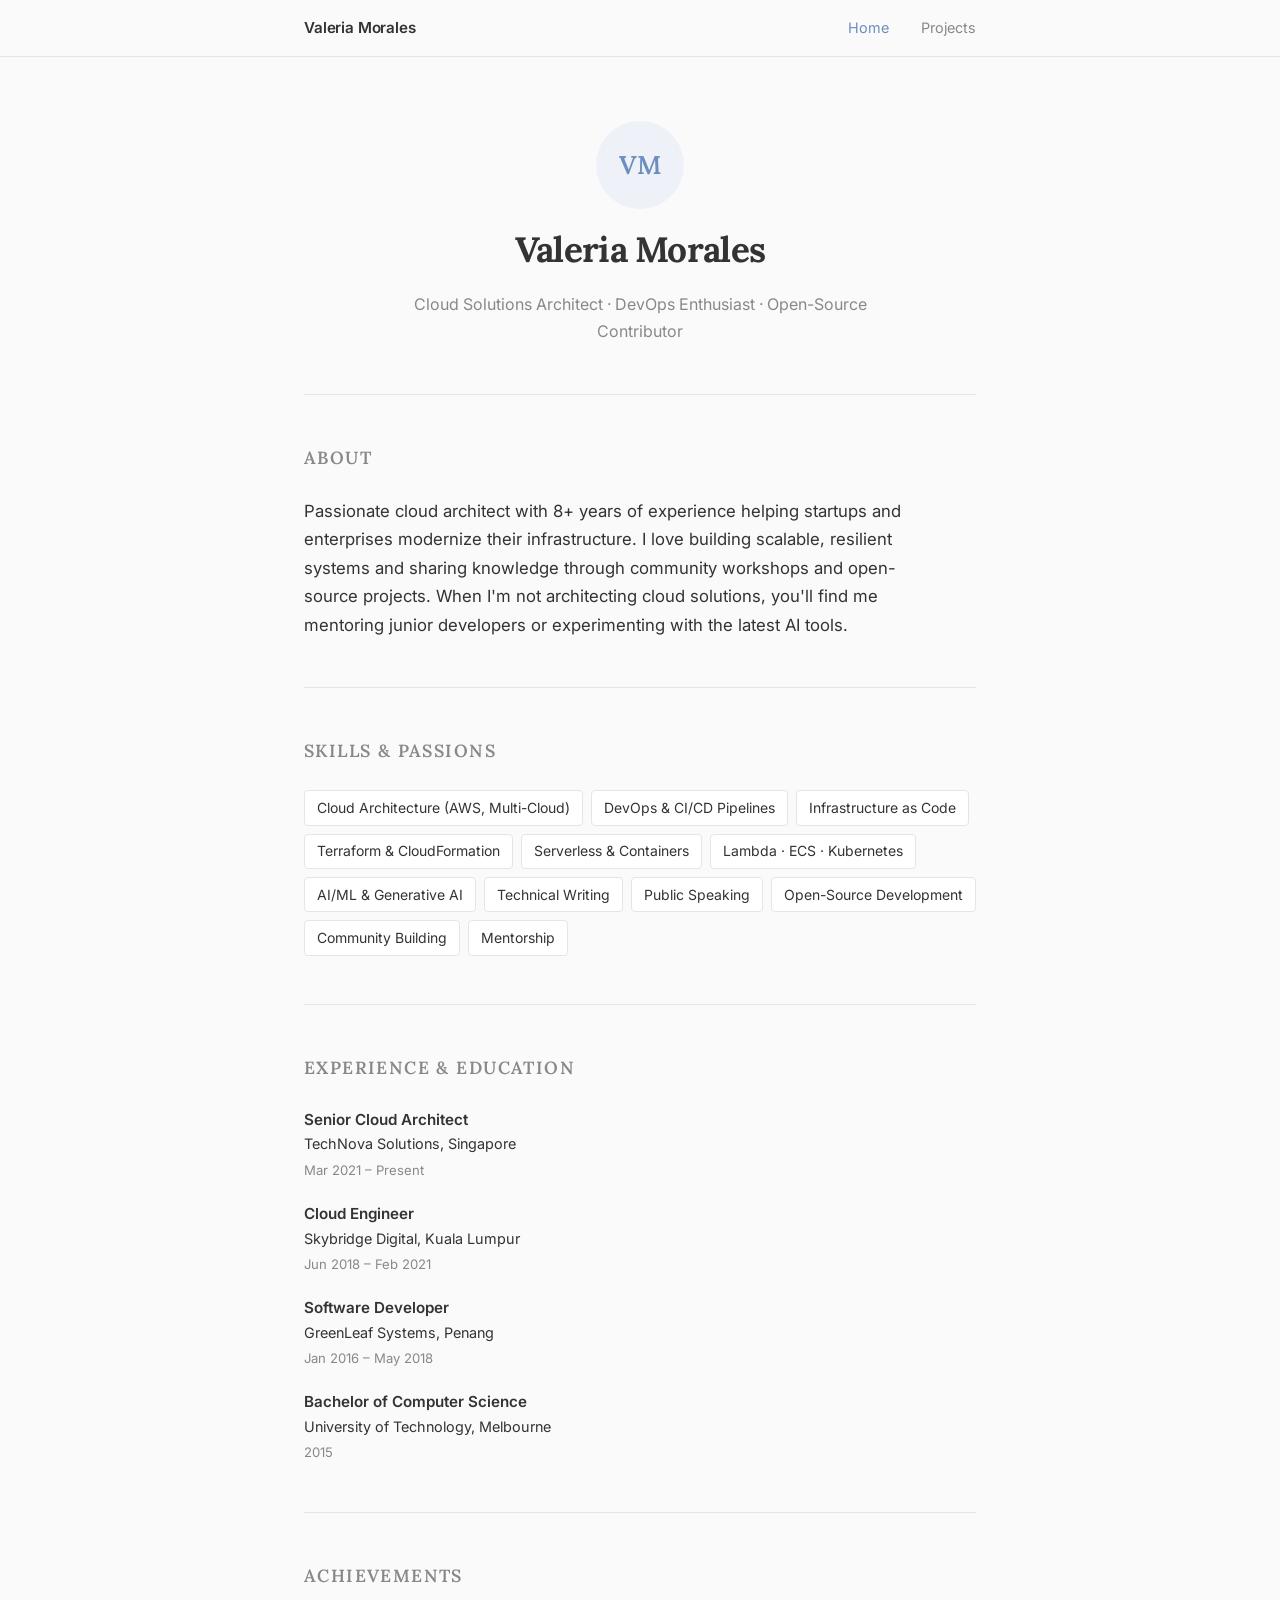
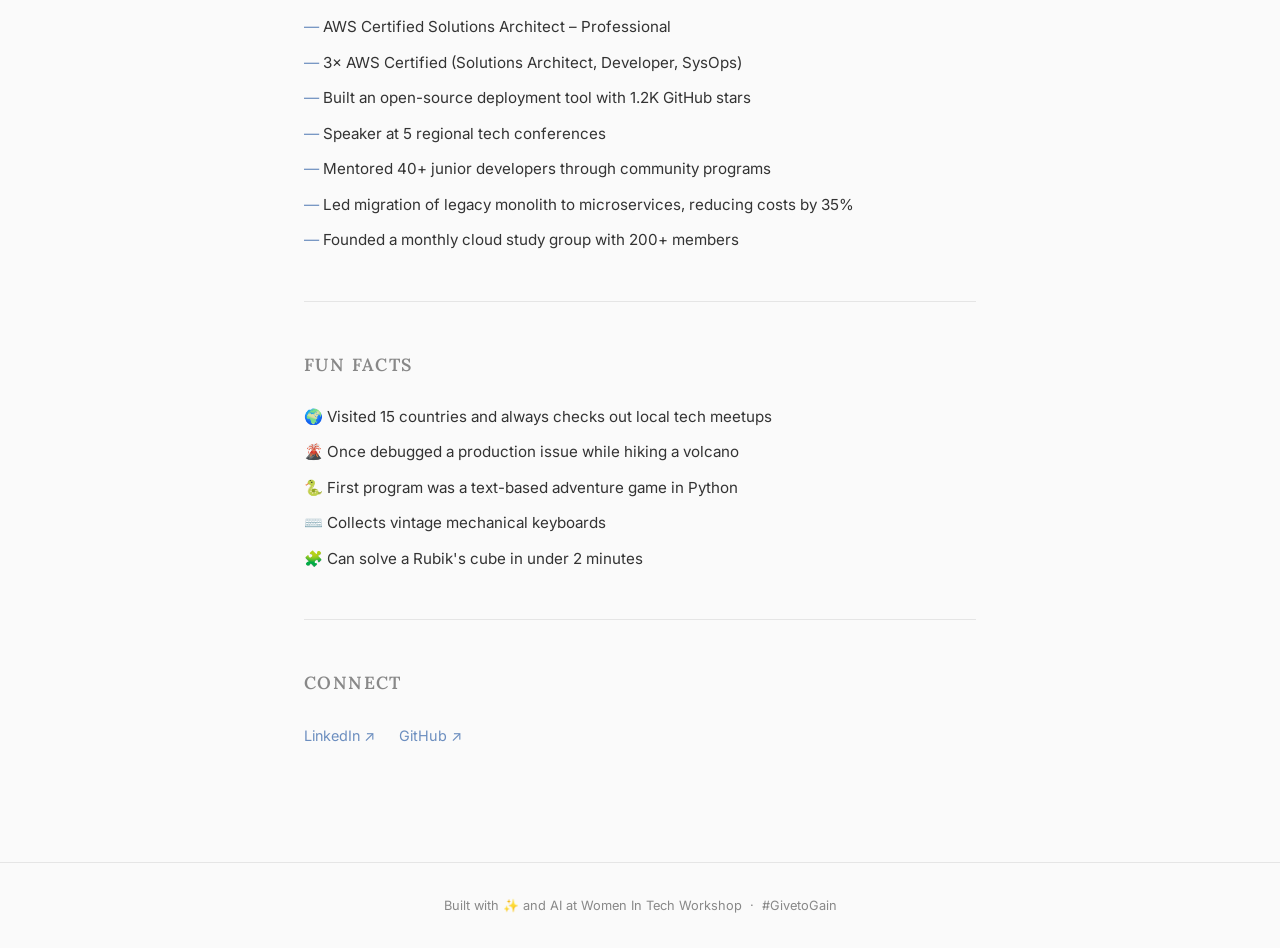
==== index.html @ 0a8ffe8f "Initial site" ====
<!DOCTYPE html>
<html lang="en">
<head>
  <meta charset="UTF-8" />
  <meta name="viewport" content="width=device-width, initial-scale=1.0" />
  <title>Valeria Morales — Cloud Solutions Architect</title>
  <link rel="preconnect" href="https://fonts.googleapis.com" />
  <link rel="preconnect" href="https://fonts.gstatic.com" crossorigin />
  <link href="https://fonts.googleapis.com/css2?family=Inter:wght@400;500;600&family=Lora:wght@600;700&display=swap" rel="stylesheet" />
  <link rel="stylesheet" href="style.css" />
</head>
<body>

  <nav>
    <div class="nav-inner">
      <a href="index.html" class="nav-brand">Valeria Morales</a>
      <ul class="nav-links">
        <li><a href="index.html" class="active">Home</a></li>
        <li><a href="projects.html">Projects</a></li>
      </ul>
    </div>
  </nav>

  <main>

    <!-- Hero -->
    <section class="hero">
      <div class="avatar" aria-label="Valeria Morales initials">VM</div>
      <h1>Valeria Morales</h1>
      <p class="tagline">Cloud Solutions Architect · DevOps Enthusiast · Open-Source Contributor</p>
    </section>

    <!-- About -->
    <section class="about" aria-labelledby="about-heading">
      <h2 id="about-heading">About</h2>
      <p>Passionate cloud architect with 8+ years of experience helping startups and enterprises modernize their infrastructure. I love building scalable, resilient systems and sharing knowledge through community workshops and open-source projects. When I'm not architecting cloud solutions, you'll find me mentoring junior developers or experimenting with the latest AI tools.</p>
    </section>

    <!-- Skills -->
    <section aria-labelledby="skills-heading">
      <h2 id="skills-heading">Skills &amp; Passions</h2>
      <ul class="skills-list">
        <li>Cloud Architecture (AWS, Multi-Cloud)</li>
        <li>DevOps &amp; CI/CD Pipelines</li>
        <li>Infrastructure as Code</li>
        <li>Terraform &amp; CloudFormation</li>
        <li>Serverless &amp; Containers</li>
        <li>Lambda · ECS · Kubernetes</li>
        <li>AI/ML &amp; Generative AI</li>
        <li>Technical Writing</li>
        <li>Public Speaking</li>
        <li>Open-Source Development</li>
        <li>Community Building</li>
        <li>Mentorship</li>
      </ul>
    </section>

    <!-- Experience -->
    <section aria-labelledby="exp-heading">
      <h2 id="exp-heading">Experience &amp; Education</h2>
      <ul class="exp-list">
        <li class="exp-item">
          <div class="role">Senior Cloud Architect</div>
          <div class="org">TechNova Solutions, Singapore</div>
          <div class="date">Mar 2021 – Present</div>
        </li>
        <li class="exp-item">
          <div class="role">Cloud Engineer</div>
          <div class="org">Skybridge Digital, Kuala Lumpur</div>
          <div class="date">Jun 2018 – Feb 2021</div>
        </li>
        <li class="exp-item">
          <div class="role">Software Developer</div>
          <div class="org">GreenLeaf Systems, Penang</div>
          <div class="date">Jan 2016 – May 2018</div>
        </li>
        <li class="exp-item">
          <div class="role">Bachelor of Computer Science</div>
          <div class="org">University of Technology, Melbourne</div>
          <div class="date">2015</div>
        </li>
      </ul>
    </section>

    <!-- Achievements -->
    <section aria-labelledby="ach-heading">
      <h2 id="ach-heading">Achievements</h2>
      <ul class="ach-list">
        <li>AWS Certified Solutions Architect – Professional</li>
        <li>3× AWS Certified (Solutions Architect, Developer, SysOps)</li>
        <li>Built an open-source deployment tool with 1.2K GitHub stars</li>
        <li>Speaker at 5 regional tech conferences</li>
        <li>Mentored 40+ junior developers through community programs</li>
        <li>Led migration of legacy monolith to microservices, reducing costs by 35%</li>
        <li>Founded a monthly cloud study group with 200+ members</li>
      </ul>
    </section>

    <!-- Fun Facts -->
    <section aria-labelledby="fun-heading">
      <h2 id="fun-heading">Fun Facts</h2>
      <ul class="fun-list">
        <li>🌍 Visited 15 countries and always checks out local tech meetups</li>
        <li>🌋 Once debugged a production issue while hiking a volcano</li>
        <li>🐍 First program was a text-based adventure game in Python</li>
        <li>⌨️ Collects vintage mechanical keyboards</li>
        <li>🧩 Can solve a Rubik's cube in under 2 minutes</li>
      </ul>
    </section>

    <!-- Social -->
    <section aria-labelledby="social-heading">
      <h2 id="social-heading">Connect</h2>
      <ul class="social-links">
        <li><a href="https://linkedin.com/in/mayachen-example" target="_blank" rel="noopener">LinkedIn ↗</a></li>
        <li><a href="https://github.com/mayachen-example" target="_blank" rel="noopener">GitHub ↗</a></li>
      </ul>
    </section>

  </main>

  <footer>
    Built with ✨ and AI at Women In Tech Workshop &nbsp;·&nbsp; #GivetoGain
  </footer>

</body>
</html>
---- style.css ----
/* ===== Reset & Base ===== */
*, *::before, *::after { box-sizing: border-box; margin: 0; padding: 0; }

:root {
  --bg: #fafafa;
  --white: #ffffff;
  --text: #333333;
  --muted: #888888;
  --border: #e5e5e5;
  --accent: #6C8EBF;
  --accent-light: #eef2f8;
  --max-width: 720px;
}

html { font-size: 16px; scroll-behavior: smooth; }

body {
  background: var(--bg);
  color: var(--text);
  font-family: 'Inter', sans-serif;
  line-height: 1.7;
}

/* ===== Nav ===== */
nav {
  position: sticky;
  top: 0;
  background: rgba(250,250,250,0.92);
  backdrop-filter: blur(8px);
  border-bottom: 1px solid var(--border);
  z-index: 100;
}

.nav-inner {
  max-width: var(--max-width);
  margin: 0 auto;
  padding: 0 1.5rem;
  display: flex;
  align-items: center;
  justify-content: space-between;
  height: 56px;
}

.nav-brand {
  font-weight: 600;
  font-size: 0.95rem;
  color: var(--text);
  text-decoration: none;
  letter-spacing: -0.01em;
}

.nav-links {
  display: flex;
  gap: 2rem;
  list-style: none;
}

.nav-links a {
  text-decoration: none;
  color: var(--muted);
  font-size: 0.9rem;
  transition: color 0.2s;
}

.nav-links a:hover,
.nav-links a.active {
  color: var(--accent);
}

/* ===== Layout ===== */
main {
  max-width: var(--max-width);
  margin: 0 auto;
  padding: 0 1.5rem 4rem;
}

section {
  padding: 3rem 0;
  border-top: 1px solid var(--border);
}

section:first-of-type { border-top: none; }

h2 {
  font-family: 'Lora', serif;
  font-size: 1.1rem;
  font-weight: 600;
  letter-spacing: 0.08em;
  text-transform: uppercase;
  color: var(--muted);
  margin-bottom: 1.5rem;
}

/* ===== Hero ===== */
.hero {
  padding: 4rem 0 3rem;
  display: flex;
  flex-direction: column;
  align-items: center;
  text-align: center;
  gap: 1.25rem;
  border-top: none;
}

.avatar {
  width: 88px;
  height: 88px;
  border-radius: 50%;
  background: var(--accent-light);
  display: flex;
  align-items: center;
  justify-content: center;
  font-family: 'Lora', serif;
  font-size: 1.6rem;
  font-weight: 600;
  color: var(--accent);
  flex-shrink: 0;
}

.hero h1 {
  font-family: 'Lora', serif;
  font-size: 2.2rem;
  font-weight: 700;
  letter-spacing: -0.02em;
  line-height: 1.2;
  color: var(--text);
}

.hero .tagline {
  font-size: 1rem;
  color: var(--muted);
  max-width: 480px;
}

/* ===== About ===== */
.about p {
  font-size: 1.05rem;
  color: var(--text);
  max-width: 600px;
}

/* ===== Skills ===== */
.skills-list {
  display: flex;
  flex-wrap: wrap;
  gap: 0.5rem;
  list-style: none;
}

.skills-list li {
  border: 1px solid var(--border);
  border-radius: 4px;
  padding: 0.3rem 0.75rem;
  font-size: 0.875rem;
  color: var(--text);
  background: var(--white);
}

/* ===== Experience ===== */
.exp-list { list-style: none; display: flex; flex-direction: column; gap: 1.25rem; }

.exp-item .role { font-weight: 600; font-size: 0.95rem; }
.exp-item .org  { font-size: 0.9rem; color: var(--text); }
.exp-item .date { font-size: 0.82rem; color: var(--muted); margin-top: 0.1rem; }

/* ===== Achievements ===== */
.ach-list {
  list-style: none;
  display: flex;
  flex-direction: column;
  gap: 0.6rem;
}

.ach-list li {
  font-size: 0.95rem;
  padding-left: 1.2rem;
  position: relative;
}

.ach-list li::before {
  content: '—';
  position: absolute;
  left: 0;
  color: var(--accent);
}

/* ===== Fun Facts ===== */
.fun-list {
  list-style: none;
  display: flex;
  flex-direction: column;
  gap: 0.6rem;
}

.fun-list li { font-size: 0.95rem; }

/* ===== Social ===== */
.social-links {
  display: flex;
  gap: 1.5rem;
  list-style: none;
  flex-wrap: wrap;
}

.social-links a {
  color: var(--accent);
  text-decoration: none;
  font-size: 0.9rem;
  border-bottom: 1px solid transparent;
  transition: border-color 0.2s;
}

.social-links a:hover { border-bottom-color: var(--accent); }

/* ===== Projects Page ===== */
.page-hero {
  padding: 3.5rem 0 2rem;
  border-top: none;
}

.page-hero h1 {
  font-family: 'Lora', serif;
  font-size: 2rem;
  font-weight: 700;
  letter-spacing: -0.02em;
  margin-bottom: 0.5rem;
}

.page-hero p { color: var(--muted); font-size: 0.95rem; }

.projects-grid {
  display: grid;
  grid-template-columns: 1fr 1fr;
  gap: 1.25rem;
}

.project-card {
  background: var(--white);
  border: 1px solid var(--border);
  border-radius: 8px;
  overflow: hidden;
  transition: box-shadow 0.2s, transform 0.2s;
}

.project-card:hover {
  box-shadow: 0 4px 20px rgba(0,0,0,0.07);
  transform: translateY(-2px);
}

.card-banner {
  height: 80px;
}

.card-body { padding: 1.25rem; }

.card-body h3 {
  font-family: 'Lora', serif;
  font-size: 1rem;
  font-weight: 600;
  margin-bottom: 0.4rem;
}

.card-body p {
  font-size: 0.875rem;
  color: var(--muted);
  margin-bottom: 0.85rem;
  line-height: 1.5;
}

.tags {
  display: flex;
  flex-wrap: wrap;
  gap: 0.35rem;
  margin-bottom: 0.85rem;
}

.tag {
  font-size: 0.75rem;
  padding: 0.2rem 0.55rem;
  border-radius: 3px;
  background: var(--accent-light);
  color: var(--accent);
}

.card-link {
  font-size: 0.85rem;
  color: var(--accent);
  text-decoration: none;
  border-bottom: 1px solid transparent;
  transition: border-color 0.2s;
}

.card-link:hover { border-bottom-color: var(--accent); }

/* ===== Footer ===== */
footer {
  border-top: 1px solid var(--border);
  text-align: center;
  padding: 2rem 1.5rem;
  font-size: 0.8rem;
  color: var(--muted);
}

/* ===== Responsive ===== */
@media (max-width: 600px) {
  .hero h1 { font-size: 1.7rem; }
  .projects-grid { grid-template-columns: 1fr; }
  .nav-links { gap: 1.25rem; }
}
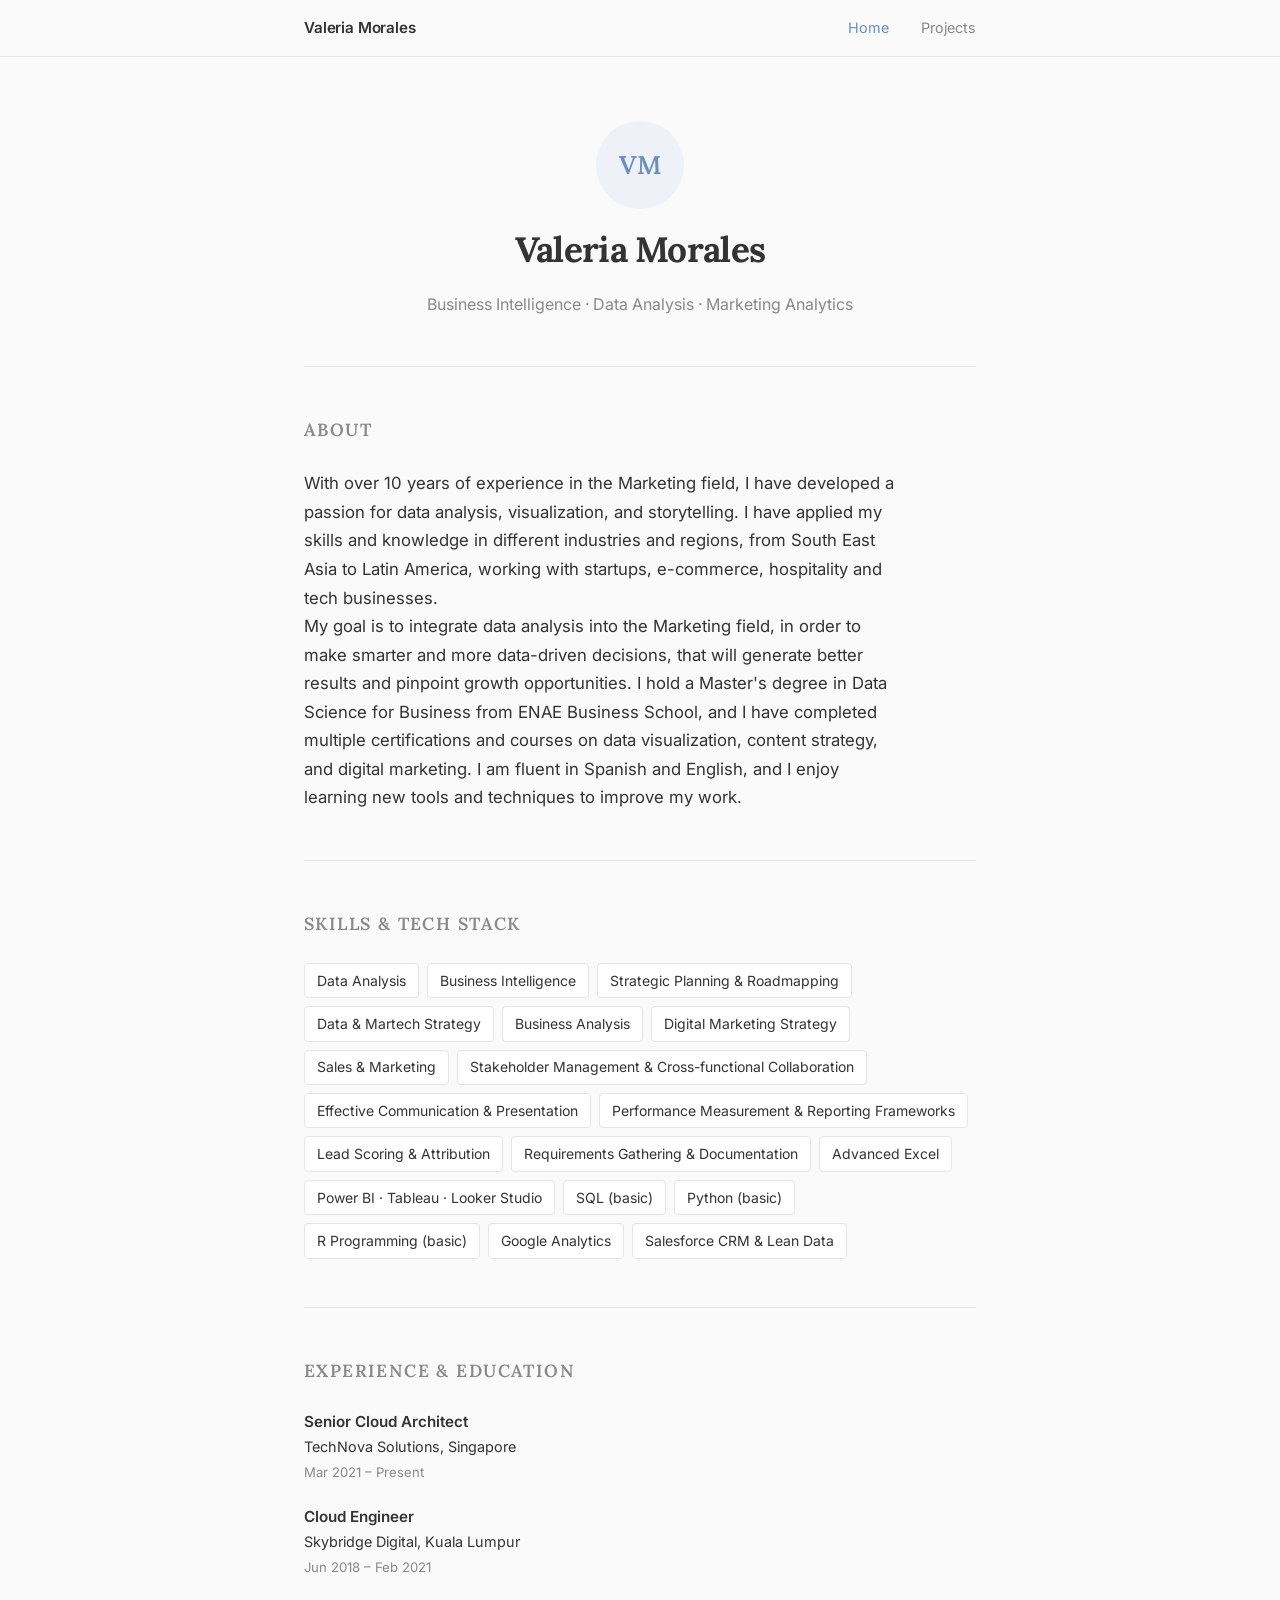
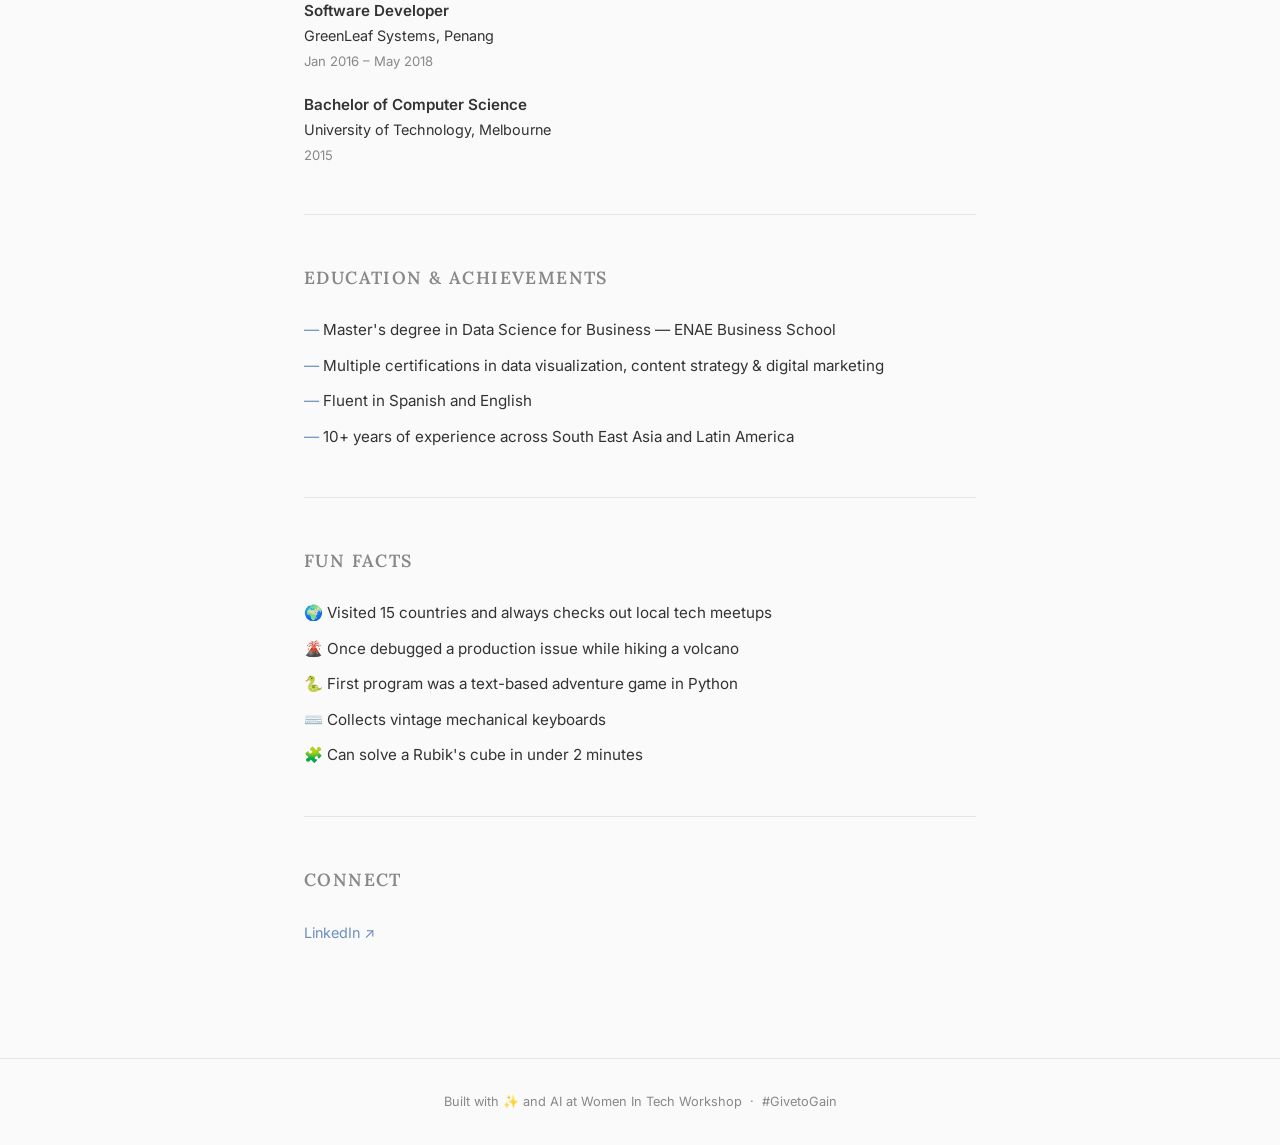
==== commit 416a75bf: "Update index.html to match Valeria's actual profile" ====
--- a/index.html
+++ b/index.html
@@ -3,7 +3,7 @@
 <head>
   <meta charset="UTF-8" />
   <meta name="viewport" content="width=device-width, initial-scale=1.0" />
-  <title>Valeria Morales — Cloud Solutions Architect</title>
+  <title>Valeria Morales — Business Intelligence &amp; Data Analysis</title>
   <link rel="preconnect" href="https://fonts.googleapis.com" />
   <link rel="preconnect" href="https://fonts.gstatic.com" crossorigin />
   <link href="https://fonts.googleapis.com/css2?family=Inter:wght@400;500;600&family=Lora:wght@600;700&display=swap" rel="stylesheet" />
@@ -27,31 +27,39 @@
     <section class="hero">
       <div class="avatar" aria-label="Valeria Morales initials">VM</div>
       <h1>Valeria Morales</h1>
-      <p class="tagline">Cloud Solutions Architect · DevOps Enthusiast · Open-Source Contributor</p>
+      <p class="tagline">Business Intelligence · Data Analysis · Marketing Analytics</p>
     </section>
 
     <!-- About -->
     <section class="about" aria-labelledby="about-heading">
       <h2 id="about-heading">About</h2>
-      <p>Passionate cloud architect with 8+ years of experience helping startups and enterprises modernize their infrastructure. I love building scalable, resilient systems and sharing knowledge through community workshops and open-source projects. When I'm not architecting cloud solutions, you'll find me mentoring junior developers or experimenting with the latest AI tools.</p>
+      <p>With over 10 years of experience in the Marketing field, I have developed a passion for data analysis, visualization, and storytelling. I have applied my skills and knowledge in different industries and regions, from South East Asia to Latin America, working with startups, e-commerce, hospitality and tech businesses.</p>
+      <p>My goal is to integrate data analysis into the Marketing field, in order to make smarter and more data-driven decisions, that will generate better results and pinpoint growth opportunities. I hold a Master's degree in Data Science for Business from ENAE Business School, and I have completed multiple certifications and courses on data visualization, content strategy, and digital marketing. I am fluent in Spanish and English, and I enjoy learning new tools and techniques to improve my work.</p>
     </section>
 
     <!-- Skills -->
     <section aria-labelledby="skills-heading">
-      <h2 id="skills-heading">Skills &amp; Passions</h2>
+      <h2 id="skills-heading">Skills &amp; Tech Stack</h2>
       <ul class="skills-list">
-        <li>Cloud Architecture (AWS, Multi-Cloud)</li>
-        <li>DevOps &amp; CI/CD Pipelines</li>
-        <li>Infrastructure as Code</li>
-        <li>Terraform &amp; CloudFormation</li>
-        <li>Serverless &amp; Containers</li>
-        <li>Lambda · ECS · Kubernetes</li>
-        <li>AI/ML &amp; Generative AI</li>
-        <li>Technical Writing</li>
-        <li>Public Speaking</li>
-        <li>Open-Source Development</li>
-        <li>Community Building</li>
-        <li>Mentorship</li>
+        <li>Data Analysis</li>
+        <li>Business Intelligence</li>
+        <li>Strategic Planning &amp; Roadmapping</li>
+        <li>Data &amp; Martech Strategy</li>
+        <li>Business Analysis</li>
+        <li>Digital Marketing Strategy</li>
+        <li>Sales &amp; Marketing</li>
+        <li>Stakeholder Management &amp; Cross-functional Collaboration</li>
+        <li>Effective Communication &amp; Presentation</li>
+        <li>Performance Measurement &amp; Reporting Frameworks</li>
+        <li>Lead Scoring &amp; Attribution</li>
+        <li>Requirements Gathering &amp; Documentation</li>
+        <li>Advanced Excel</li>
+        <li>Power BI · Tableau · Looker Studio</li>
+        <li>SQL (basic)</li>
+        <li>Python (basic)</li>
+        <li>R Programming (basic)</li>
+        <li>Google Analytics</li>
+        <li>Salesforce CRM &amp; Lean Data</li>
       </ul>
     </section>
 
@@ -84,15 +92,12 @@
 
     <!-- Achievements -->
     <section aria-labelledby="ach-heading">
-      <h2 id="ach-heading">Achievements</h2>
+      <h2 id="ach-heading">Education &amp; Achievements</h2>
       <ul class="ach-list">
-        <li>AWS Certified Solutions Architect – Professional</li>
-        <li>3× AWS Certified (Solutions Architect, Developer, SysOps)</li>
-        <li>Built an open-source deployment tool with 1.2K GitHub stars</li>
-        <li>Speaker at 5 regional tech conferences</li>
-        <li>Mentored 40+ junior developers through community programs</li>
-        <li>Led migration of legacy monolith to microservices, reducing costs by 35%</li>
-        <li>Founded a monthly cloud study group with 200+ members</li>
+        <li>Master's degree in Data Science for Business — ENAE Business School</li>
+        <li>Multiple certifications in data visualization, content strategy &amp; digital marketing</li>
+        <li>Fluent in Spanish and English</li>
+        <li>10+ years of experience across South East Asia and Latin America</li>
       </ul>
     </section>
 
@@ -112,8 +117,7 @@
     <section aria-labelledby="social-heading">
       <h2 id="social-heading">Connect</h2>
       <ul class="social-links">
-        <li><a href="https://linkedin.com/in/mayachen-example" target="_blank" rel="noopener">LinkedIn ↗</a></li>
-        <li><a href="https://github.com/mayachen-example" target="_blank" rel="noopener">GitHub ↗</a></li>
+        <li><a href="https://www.linkedin.com/in/valeriamorales/" target="_blank" rel="noopener">LinkedIn ↗</a></li>
       </ul>
     </section>
 
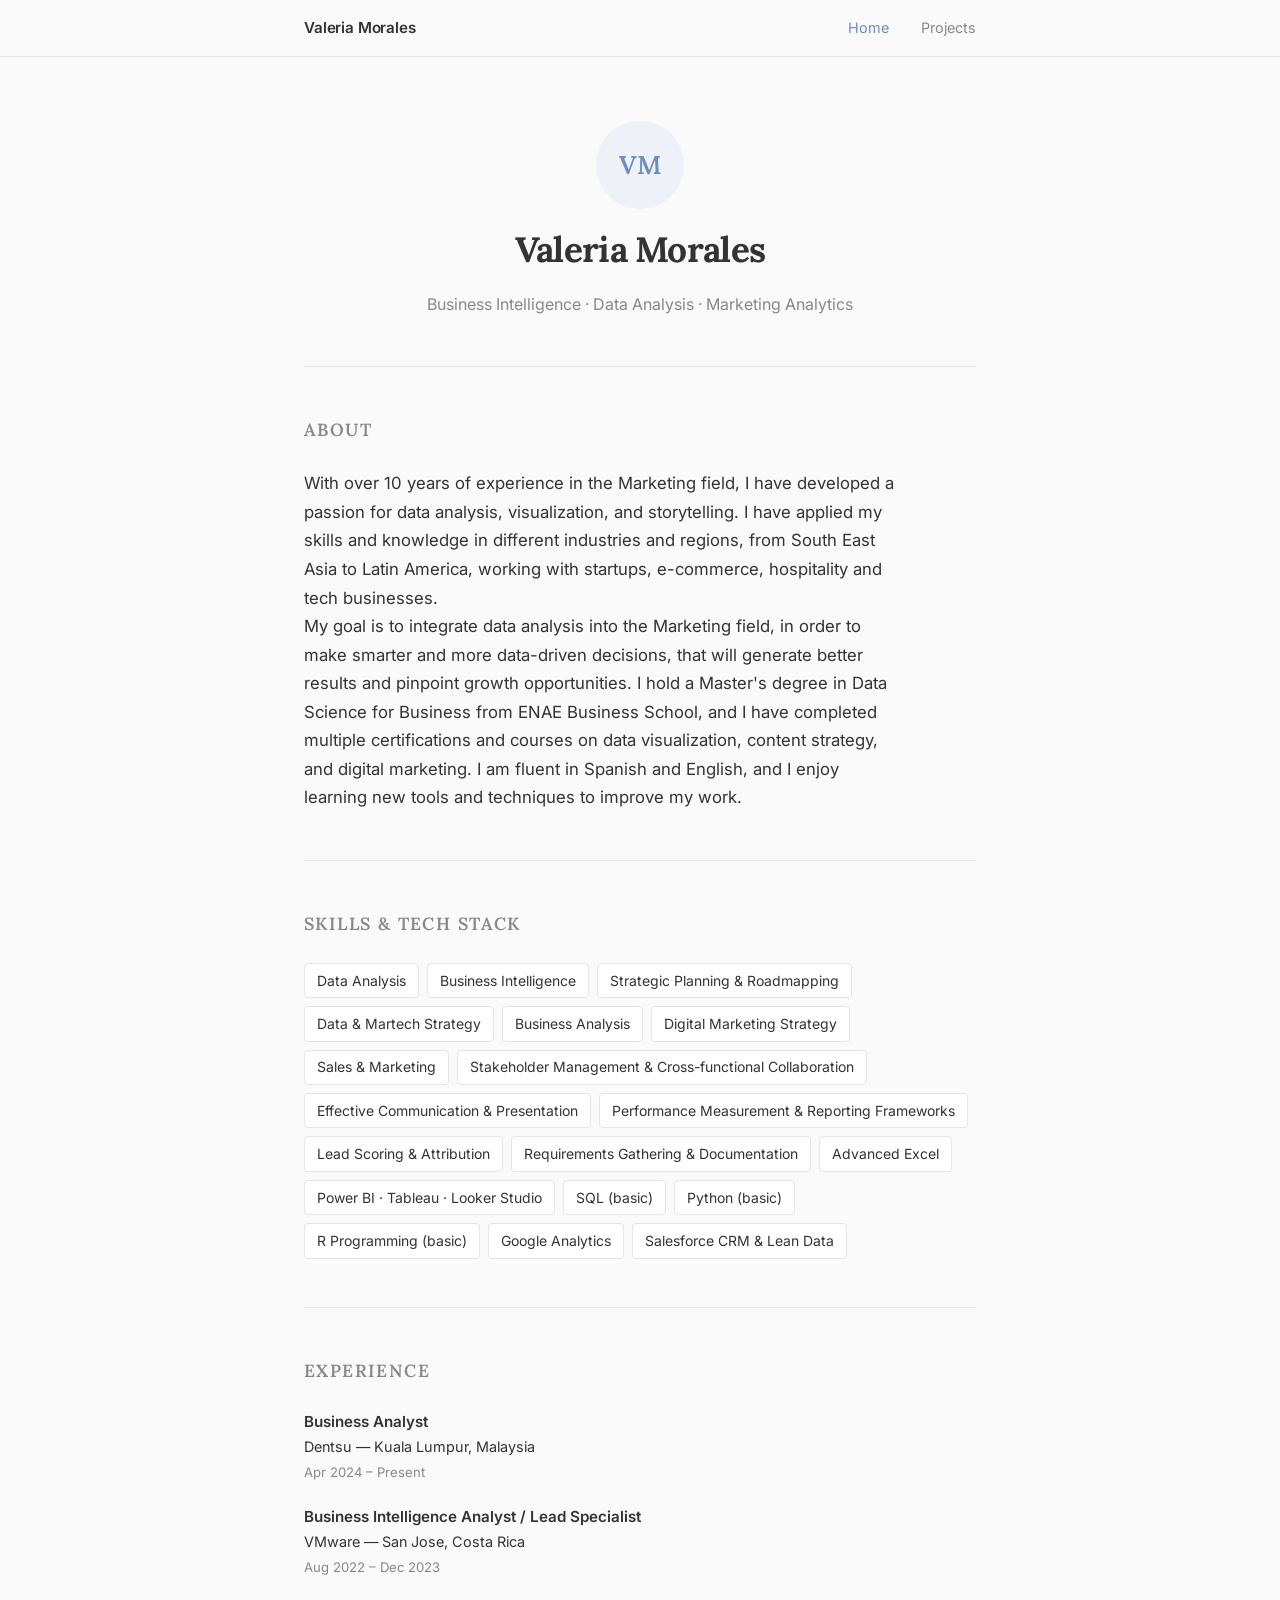
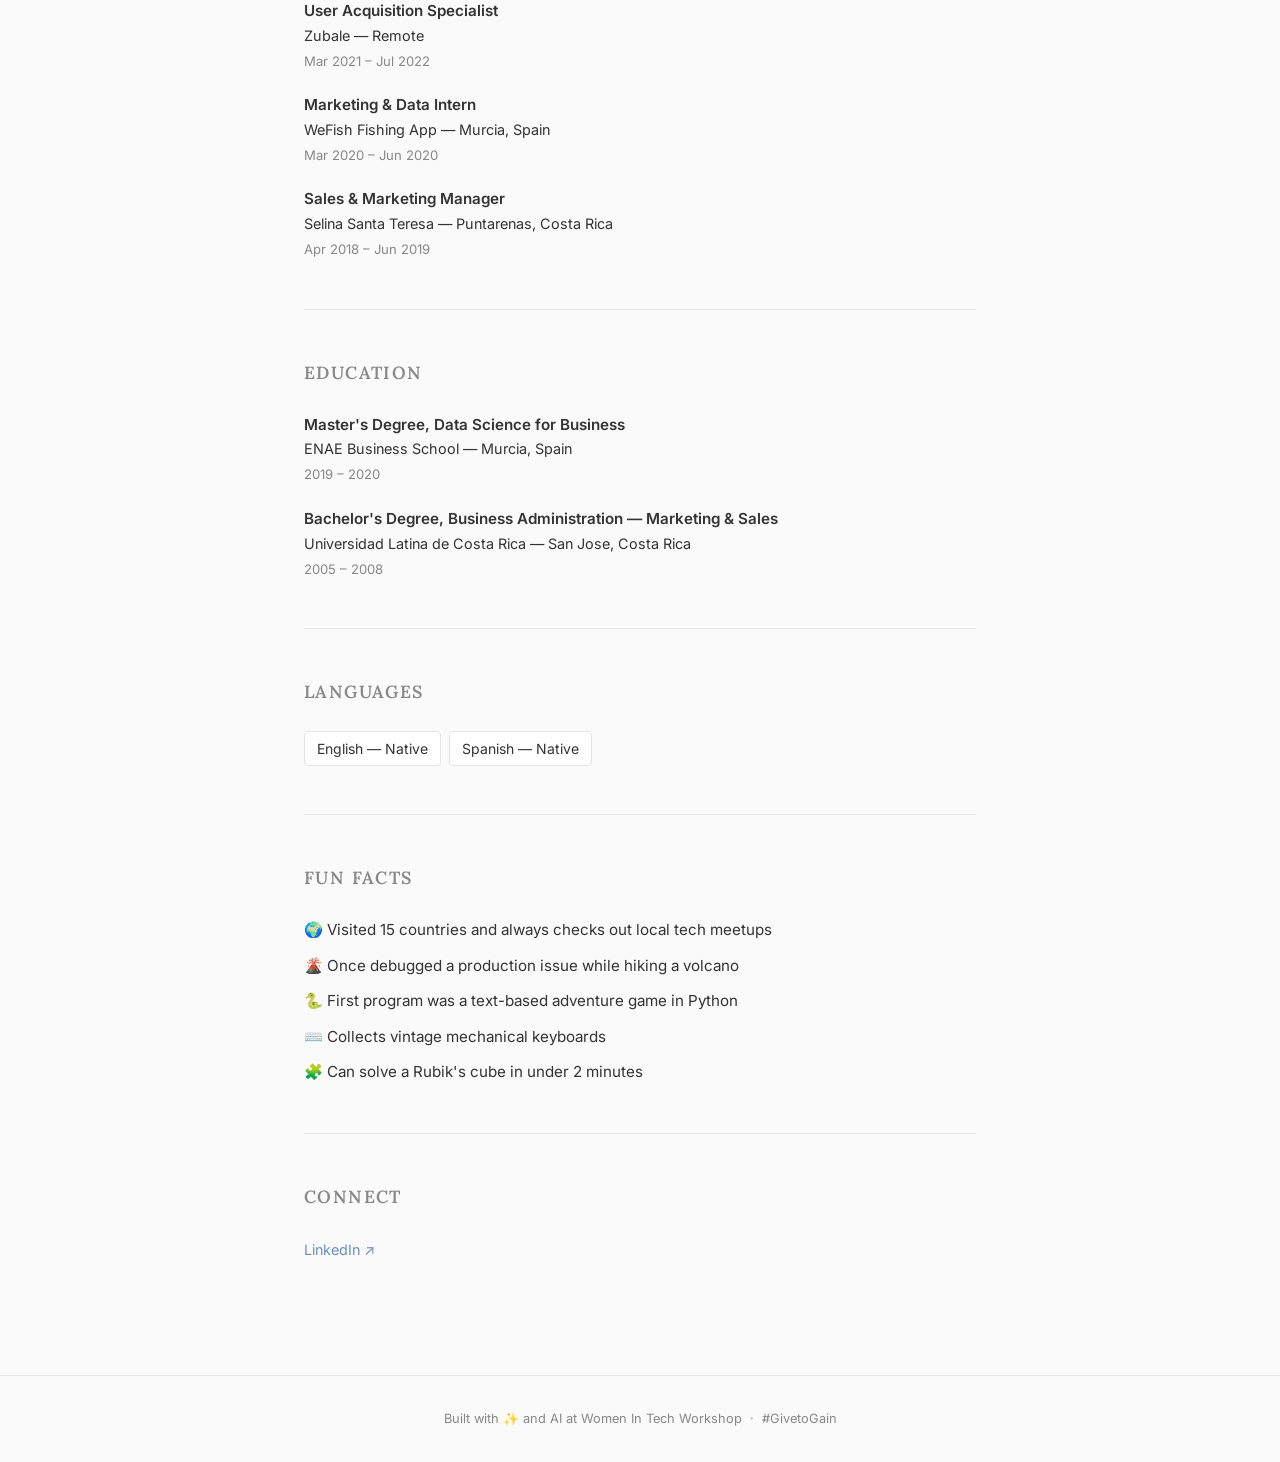
==== commit 77cb15c1: "Add Languages section and sync Experience/Education from profile" ====
--- a/index.html
+++ b/index.html
@@ -65,39 +65,59 @@
 
     <!-- Experience -->
     <section aria-labelledby="exp-heading">
-      <h2 id="exp-heading">Experience &amp; Education</h2>
+      <h2 id="exp-heading">Experience</h2>
       <ul class="exp-list">
         <li class="exp-item">
-          <div class="role">Senior Cloud Architect</div>
-          <div class="org">TechNova Solutions, Singapore</div>
-          <div class="date">Mar 2021 – Present</div>
+          <div class="role">Business Analyst</div>
+          <div class="org">Dentsu — Kuala Lumpur, Malaysia</div>
+          <div class="date">Apr 2024 – Present</div>
         </li>
         <li class="exp-item">
-          <div class="role">Cloud Engineer</div>
-          <div class="org">Skybridge Digital, Kuala Lumpur</div>
-          <div class="date">Jun 2018 – Feb 2021</div>
+          <div class="role">Business Intelligence Analyst / Lead Specialist</div>
+          <div class="org">VMware — San Jose, Costa Rica</div>
+          <div class="date">Aug 2022 – Dec 2023</div>
         </li>
         <li class="exp-item">
-          <div class="role">Software Developer</div>
-          <div class="org">GreenLeaf Systems, Penang</div>
-          <div class="date">Jan 2016 – May 2018</div>
+          <div class="role">User Acquisition Specialist</div>
+          <div class="org">Zubale — Remote</div>
+          <div class="date">Mar 2021 – Jul 2022</div>
         </li>
         <li class="exp-item">
-          <div class="role">Bachelor of Computer Science</div>
-          <div class="org">University of Technology, Melbourne</div>
-          <div class="date">2015</div>
+          <div class="role">Marketing &amp; Data Intern</div>
+          <div class="org">WeFish Fishing App — Murcia, Spain</div>
+          <div class="date">Mar 2020 – Jun 2020</div>
+        </li>
+        <li class="exp-item">
+          <div class="role">Sales &amp; Marketing Manager</div>
+          <div class="org">Selina Santa Teresa — Puntarenas, Costa Rica</div>
+          <div class="date">Apr 2018 – Jun 2019</div>
         </li>
       </ul>
     </section>
 
-    <!-- Achievements -->
-    <section aria-labelledby="ach-heading">
-      <h2 id="ach-heading">Education &amp; Achievements</h2>
-      <ul class="ach-list">
-        <li>Master's degree in Data Science for Business — ENAE Business School</li>
-        <li>Multiple certifications in data visualization, content strategy &amp; digital marketing</li>
-        <li>Fluent in Spanish and English</li>
-        <li>10+ years of experience across South East Asia and Latin America</li>
+    <!-- Education -->
+    <section aria-labelledby="edu-heading">
+      <h2 id="edu-heading">Education</h2>
+      <ul class="exp-list">
+        <li class="exp-item">
+          <div class="role">Master's Degree, Data Science for Business</div>
+          <div class="org">ENAE Business School — Murcia, Spain</div>
+          <div class="date">2019 – 2020</div>
+        </li>
+        <li class="exp-item">
+          <div class="role">Bachelor's Degree, Business Administration — Marketing &amp; Sales</div>
+          <div class="org">Universidad Latina de Costa Rica — San Jose, Costa Rica</div>
+          <div class="date">2005 – 2008</div>
+        </li>
+      </ul>
+    </section>
+
+    <!-- Languages -->
+    <section aria-labelledby="languages-heading">
+      <h2 id="languages-heading">Languages</h2>
+      <ul class="skills-list">
+        <li>English — Native</li>
+        <li>Spanish — Native</li>
       </ul>
     </section>
 
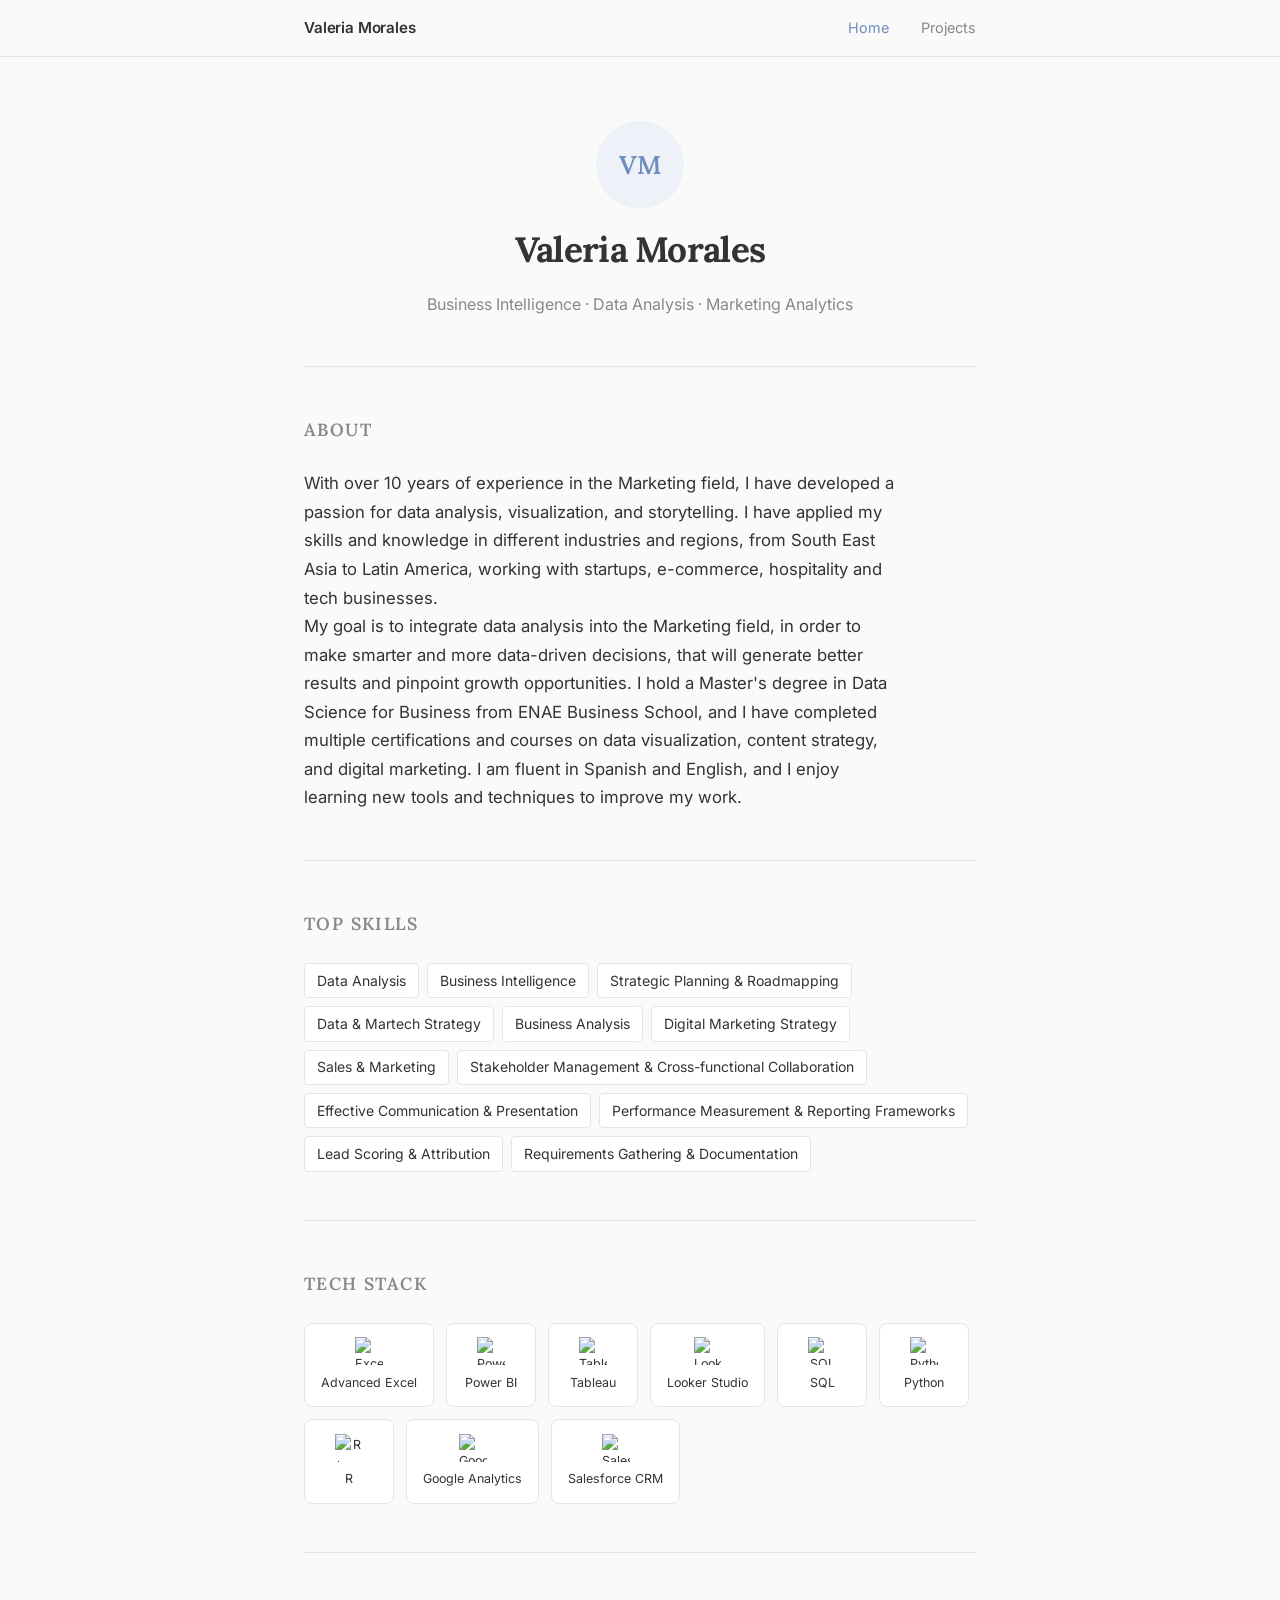
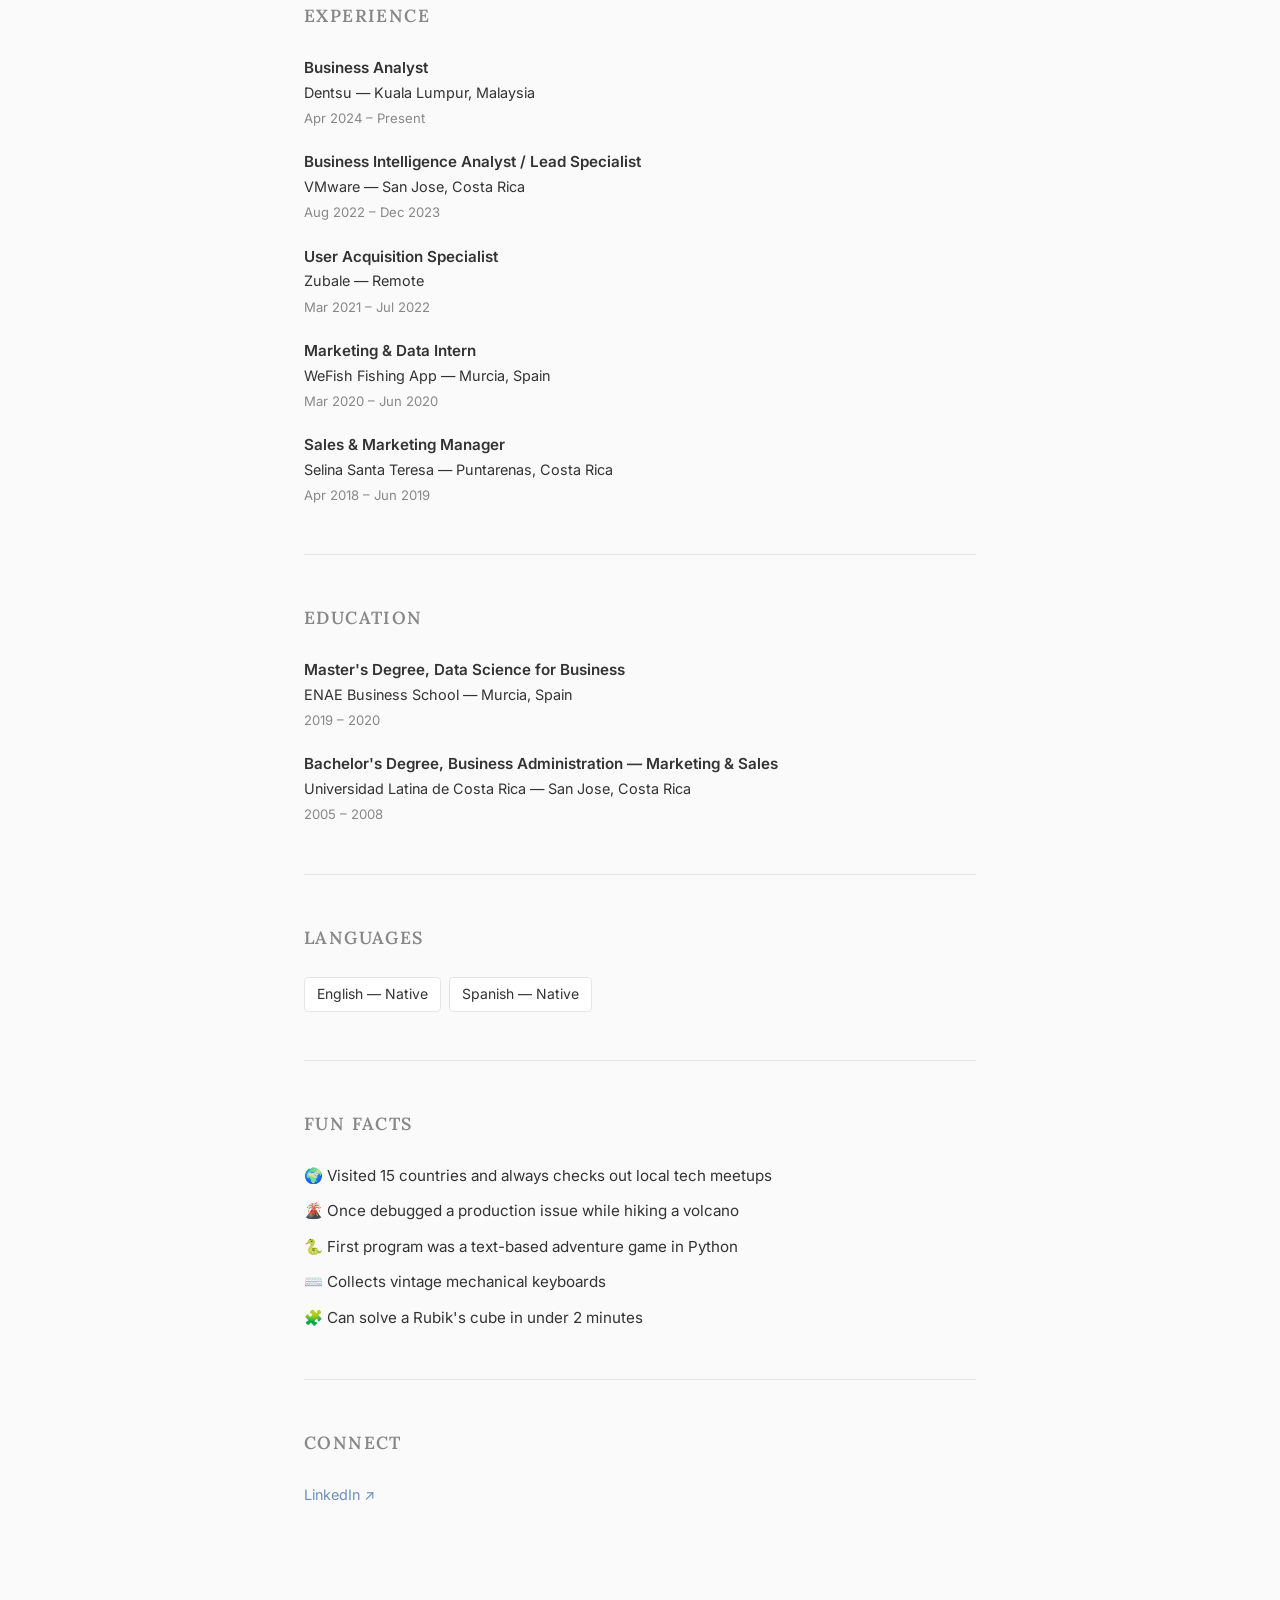
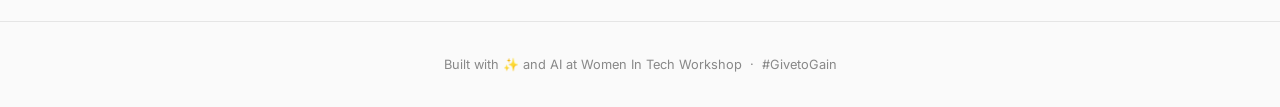
==== commit 58e37d48: "Split Skills and Tech Stack sections, add tool logos" ====
--- a/index.html
+++ b/index.html
@@ -37,9 +37,9 @@
       <p>My goal is to integrate data analysis into the Marketing field, in order to make smarter and more data-driven decisions, that will generate better results and pinpoint growth opportunities. I hold a Master's degree in Data Science for Business from ENAE Business School, and I have completed multiple certifications and courses on data visualization, content strategy, and digital marketing. I am fluent in Spanish and English, and I enjoy learning new tools and techniques to improve my work.</p>
     </section>
 
-    <!-- Skills -->
+    <!-- Top Skills -->
     <section aria-labelledby="skills-heading">
-      <h2 id="skills-heading">Skills &amp; Tech Stack</h2>
+      <h2 id="skills-heading">Top Skills</h2>
       <ul class="skills-list">
         <li>Data Analysis</li>
         <li>Business Intelligence</li>
@@ -53,13 +53,49 @@
         <li>Performance Measurement &amp; Reporting Frameworks</li>
         <li>Lead Scoring &amp; Attribution</li>
         <li>Requirements Gathering &amp; Documentation</li>
-        <li>Advanced Excel</li>
-        <li>Power BI · Tableau · Looker Studio</li>
-        <li>SQL (basic)</li>
-        <li>Python (basic)</li>
-        <li>R Programming (basic)</li>
-        <li>Google Analytics</li>
-        <li>Salesforce CRM &amp; Lean Data</li>
+      </ul>
+    </section>
+
+    <!-- Tech Stack -->
+    <section aria-labelledby="techstack-heading">
+      <h2 id="techstack-heading">Tech Stack</h2>
+      <ul class="techstack-list">
+        <li class="techstack-item">
+          <img src="https://cdn.simpleicons.org/microsoftexcel/217346" alt="Excel logo" width="28" height="28" />
+          <span>Advanced Excel</span>
+        </li>
+        <li class="techstack-item">
+          <img src="https://cdn.simpleicons.org/powerbi/F2C811" alt="Power BI logo" width="28" height="28" />
+          <span>Power BI</span>
+        </li>
+        <li class="techstack-item">
+          <img src="https://cdn.simpleicons.org/tableau/E97627" alt="Tableau logo" width="28" height="28" />
+          <span>Tableau</span>
+        </li>
+        <li class="techstack-item">
+          <img src="https://cdn.simpleicons.org/looker/4285F4" alt="Looker Studio logo" width="28" height="28" />
+          <span>Looker Studio</span>
+        </li>
+        <li class="techstack-item">
+          <img src="https://cdn.simpleicons.org/mysql/4479A1" alt="SQL logo" width="28" height="28" />
+          <span>SQL</span>
+        </li>
+        <li class="techstack-item">
+          <img src="https://cdn.simpleicons.org/python/3776AB" alt="Python logo" width="28" height="28" />
+          <span>Python</span>
+        </li>
+        <li class="techstack-item">
+          <img src="https://cdn.simpleicons.org/r/276DC3" alt="R logo" width="28" height="28" />
+          <span>R</span>
+        </li>
+        <li class="techstack-item">
+          <img src="https://cdn.simpleicons.org/googleanalytics/E37400" alt="Google Analytics logo" width="28" height="28" />
+          <span>Google Analytics</span>
+        </li>
+        <li class="techstack-item">
+          <img src="https://cdn.simpleicons.org/salesforce/00A1E0" alt="Salesforce logo" width="28" height="28" />
+          <span>Salesforce CRM</span>
+        </li>
       </ul>
     </section>
 
--- a/style.css
+++ b/style.css
@@ -156,6 +156,39 @@
   background: var(--white);
 }
 
+/* ===== Tech Stack ===== */
+.techstack-list {
+  display: flex;
+  flex-wrap: wrap;
+  gap: 0.75rem;
+  list-style: none;
+}
+
+.techstack-item {
+  display: flex;
+  flex-direction: column;
+  align-items: center;
+  gap: 0.4rem;
+  background: var(--white);
+  border: 1px solid var(--border);
+  border-radius: 8px;
+  padding: 0.85rem 1rem;
+  min-width: 90px;
+  font-size: 0.78rem;
+  color: var(--text);
+  text-align: center;
+  transition: box-shadow 0.2s, transform 0.2s;
+}
+
+.techstack-item:hover {
+  box-shadow: 0 4px 12px rgba(0,0,0,0.07);
+  transform: translateY(-2px);
+}
+
+.techstack-item img {
+  display: block;
+}
+
 /* ===== Experience ===== */
 .exp-list { list-style: none; display: flex; flex-direction: column; gap: 1.25rem; }
 
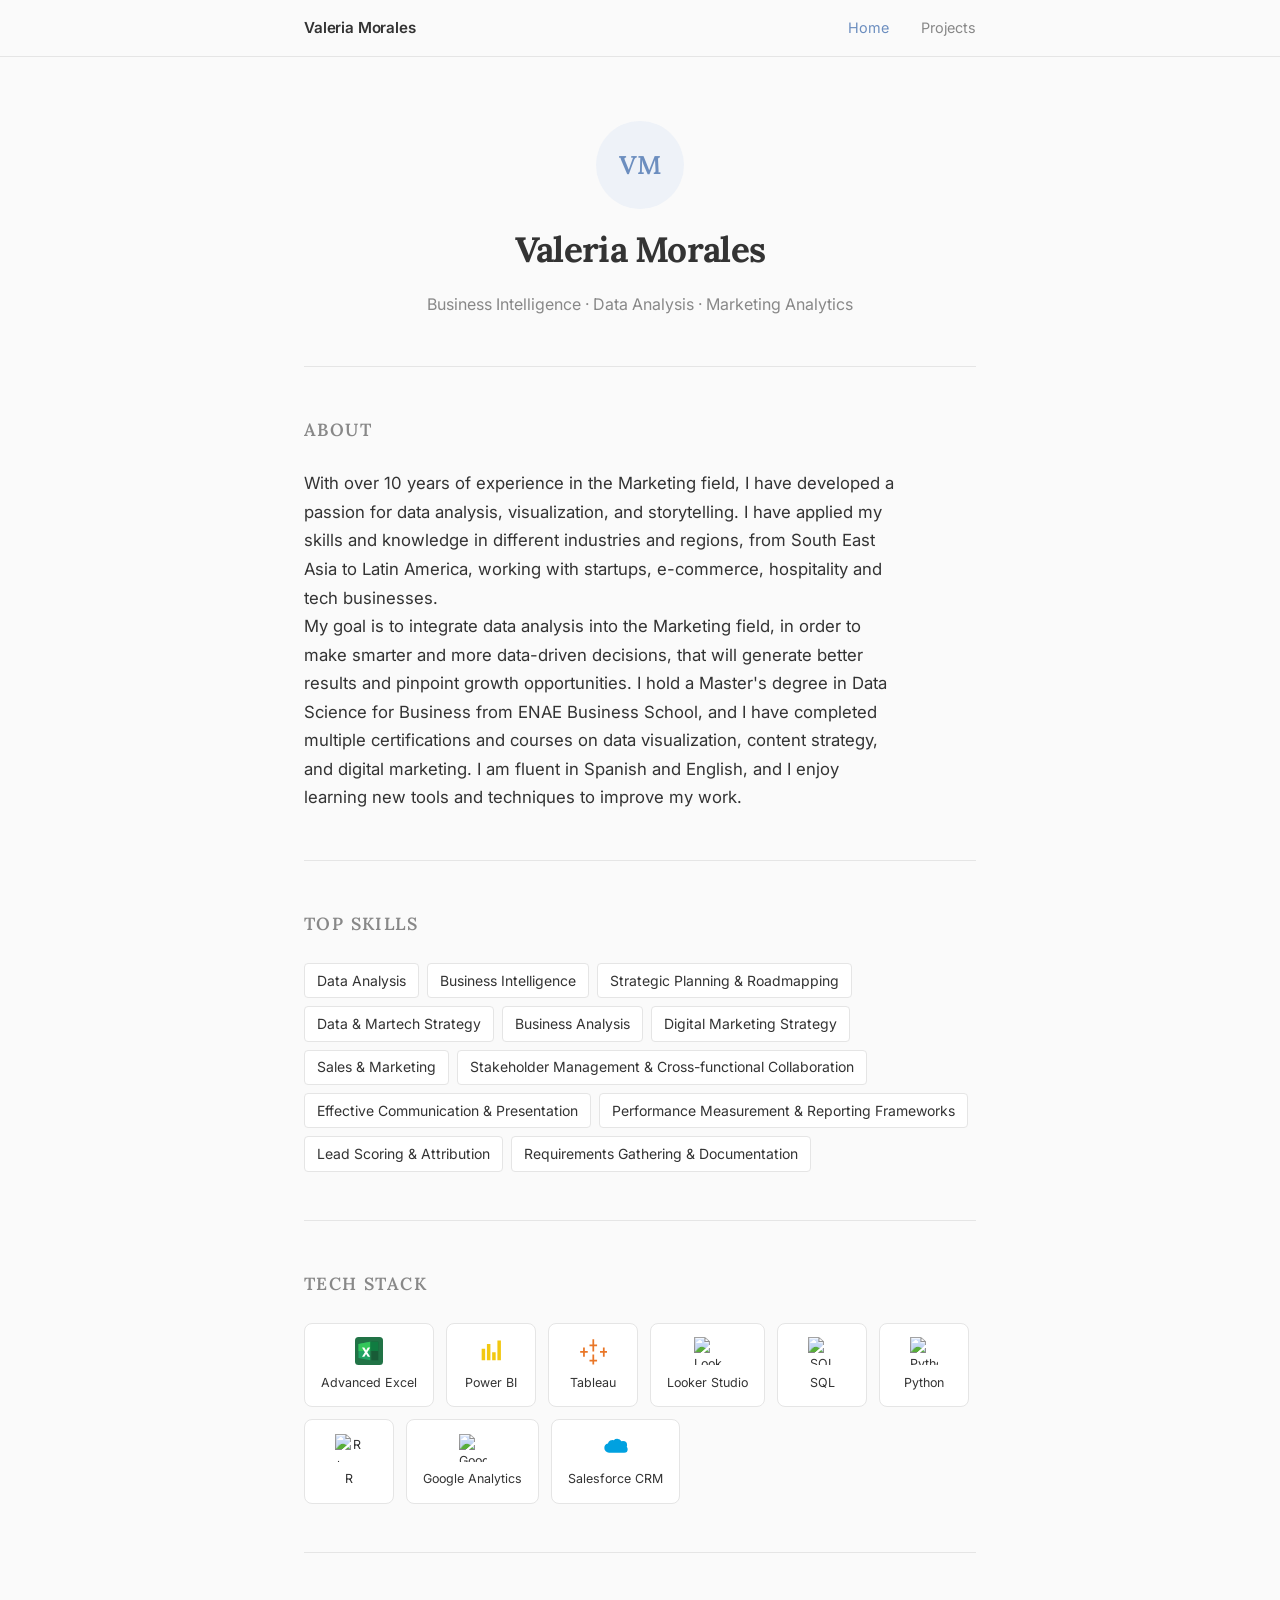
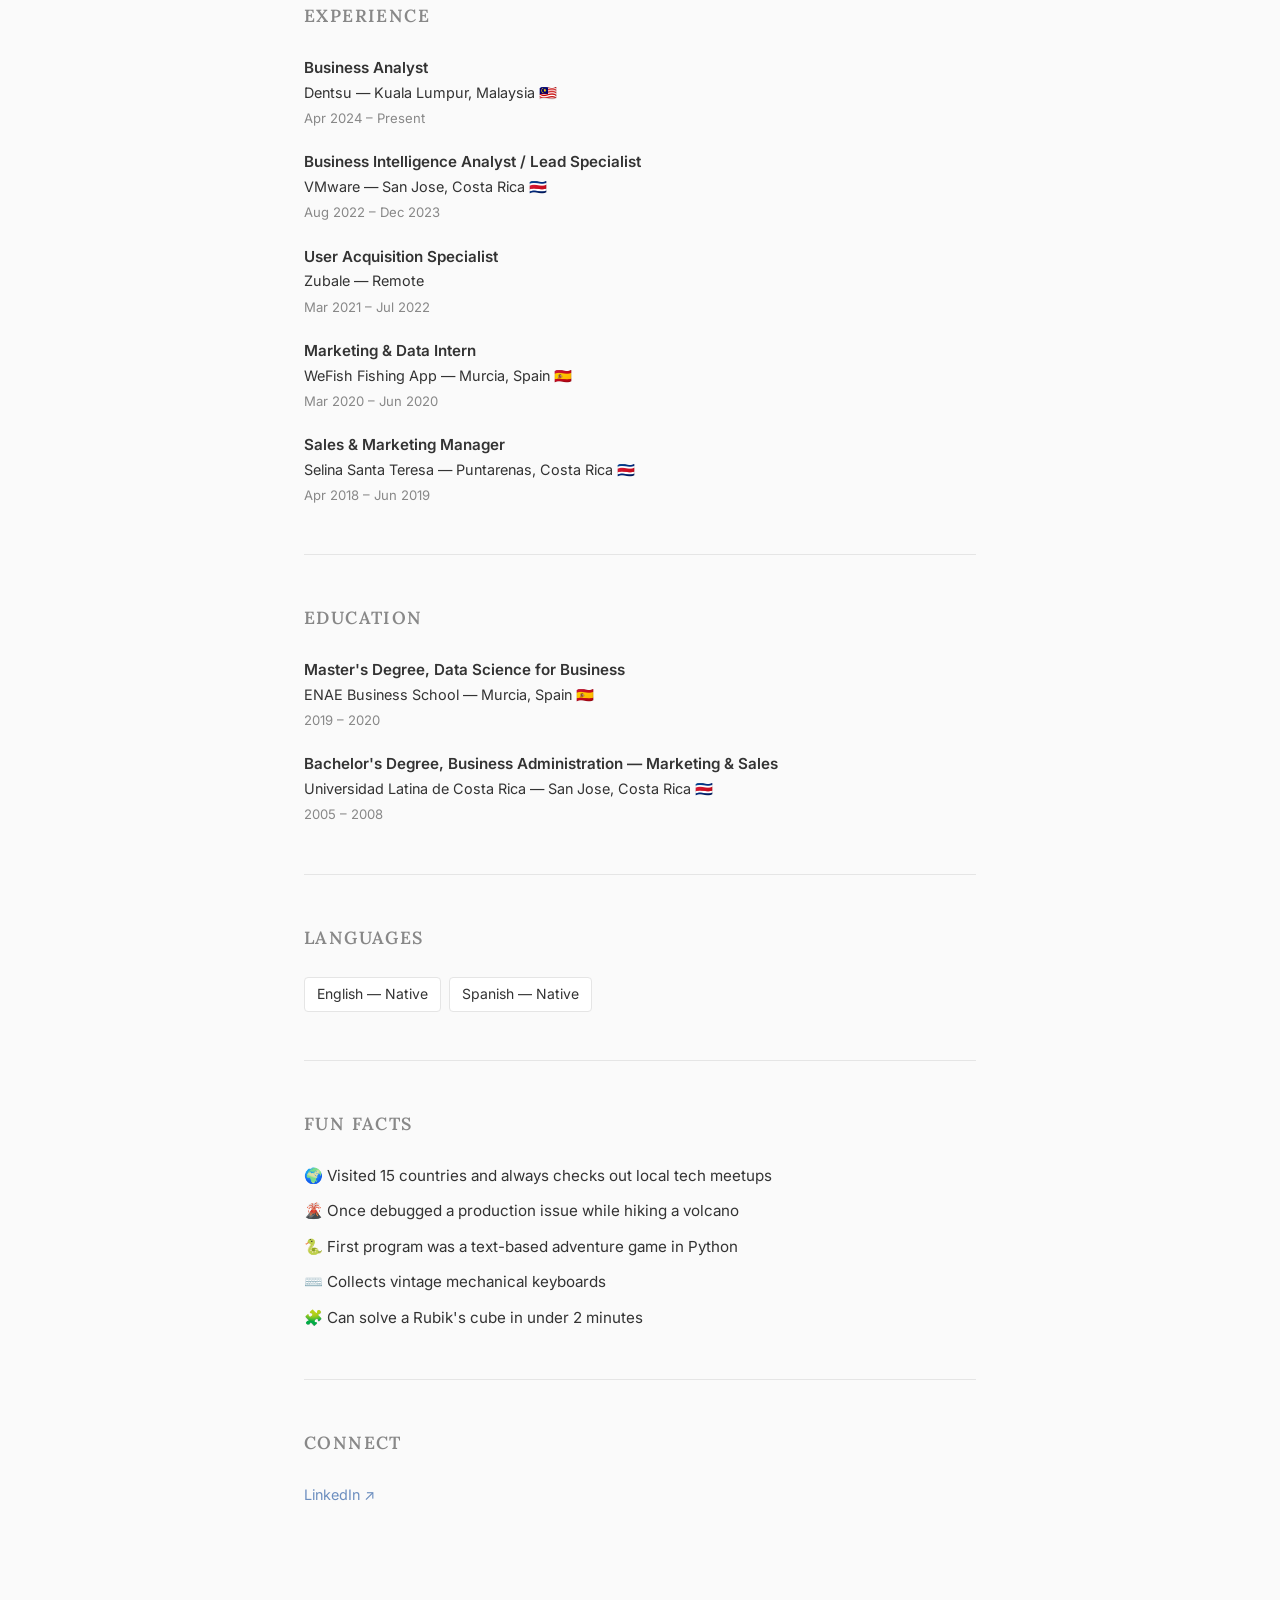
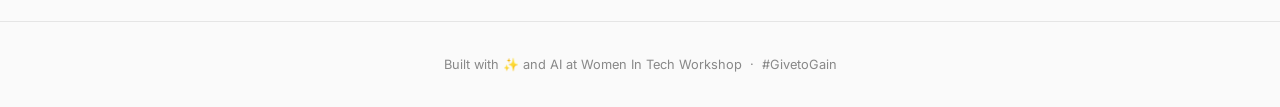
==== commit de83f8d4: "Fix tech stack logos, add country flag emojis, sync profile" ====
--- a/index.html
+++ b/index.html
@@ -61,15 +61,29 @@
       <h2 id="techstack-heading">Tech Stack</h2>
       <ul class="techstack-list">
         <li class="techstack-item">
-          <img src="https://cdn.simpleicons.org/microsoftexcel/217346" alt="Excel logo" width="28" height="28" />
+          <!-- Microsoft Excel green icon via devicons -->
+          <svg width="28" height="28" viewBox="0 0 24 24" fill="none" xmlns="http://www.w3.org/2000/svg" aria-hidden="true">
+            <rect width="24" height="24" rx="3" fill="#217346"/>
+            <path d="M14 4H20V20H14V4Z" fill="#185C37"/>
+            <path d="M3 6L13 4V20L3 18V6Z" fill="#21A366"/>
+            <path d="M13 4H20V12H13V4Z" fill="#107C41"/>
+            <path d="M3 6L13 4V12H3V6Z" fill="#33C65A"/>
+            <path d="M6 9L8.5 13L6 17H8L9.5 14.5L11 17H13L10.5 13L13 9H11L9.5 11.5L8 9H6Z" fill="white"/>
+          </svg>
           <span>Advanced Excel</span>
         </li>
         <li class="techstack-item">
-          <img src="https://cdn.simpleicons.org/powerbi/F2C811" alt="Power BI logo" width="28" height="28" />
+          <!-- Power BI yellow icon -->
+          <svg width="28" height="28" viewBox="0 0 24 24" xmlns="http://www.w3.org/2000/svg" aria-hidden="true">
+            <path d="M4 20V10h3v10H4zm4.5 0V6h3v14h-3zm4.5 0V13h3v7h-3zm4.5 0V3h3v17h-3z" fill="#F2C811"/>
+          </svg>
           <span>Power BI</span>
         </li>
         <li class="techstack-item">
-          <img src="https://cdn.simpleicons.org/tableau/E97627" alt="Tableau logo" width="28" height="28" />
+          <!-- Tableau blue icon -->
+          <svg width="28" height="28" viewBox="0 0 24 24" xmlns="http://www.w3.org/2000/svg" aria-hidden="true">
+            <path d="M11.5 2v4.5H9V8h2.5v4.5H13V8h2.5V6.5H13V2h-1.5zm-8 7v3H1v1.5h2.5V17H5v-3.5h2.5V12H5V9H3.5zm17 0v3H18v1.5h2.5V17H22v-3.5h2.5V12H22V9h-1.5zM11.5 15v4.5H9V21h2.5v2.5H13V21h2.5v-1.5H13V15h-1.5z" fill="#E97627"/>
+          </svg>
           <span>Tableau</span>
         </li>
         <li class="techstack-item">
@@ -93,7 +107,10 @@
           <span>Google Analytics</span>
         </li>
         <li class="techstack-item">
-          <img src="https://cdn.simpleicons.org/salesforce/00A1E0" alt="Salesforce logo" width="28" height="28" />
+          <!-- Salesforce cloud icon -->
+          <svg width="28" height="28" viewBox="0 0 24 24" xmlns="http://www.w3.org/2000/svg" aria-hidden="true">
+            <path d="M10.07 5.26a4.05 4.05 0 0 1 2.93-1.26 4.1 4.1 0 0 1 3.69 2.3 3.44 3.44 0 0 1 1.31-.26 3.5 3.5 0 0 1 3.5 3.5 3.5 3.5 0 0 1-.28 1.37A3 3 0 0 1 22 13a3 3 0 0 1-3 3H6a4 4 0 0 1-4-4 4 4 0 0 1 3.07-3.89 4.05 4.05 0 0 1 5-2.85z" fill="#00A1E0"/>
+          </svg>
           <span>Salesforce CRM</span>
         </li>
       </ul>
@@ -105,12 +122,12 @@
       <ul class="exp-list">
         <li class="exp-item">
           <div class="role">Business Analyst</div>
-          <div class="org">Dentsu — Kuala Lumpur, Malaysia</div>
+          <div class="org">Dentsu — Kuala Lumpur, Malaysia 🇲🇾</div>
           <div class="date">Apr 2024 – Present</div>
         </li>
         <li class="exp-item">
           <div class="role">Business Intelligence Analyst / Lead Specialist</div>
-          <div class="org">VMware — San Jose, Costa Rica</div>
+          <div class="org">VMware — San Jose, Costa Rica 🇨🇷</div>
           <div class="date">Aug 2022 – Dec 2023</div>
         </li>
         <li class="exp-item">
@@ -120,12 +137,12 @@
         </li>
         <li class="exp-item">
           <div class="role">Marketing &amp; Data Intern</div>
-          <div class="org">WeFish Fishing App — Murcia, Spain</div>
+          <div class="org">WeFish Fishing App — Murcia, Spain 🇪🇸</div>
           <div class="date">Mar 2020 – Jun 2020</div>
         </li>
         <li class="exp-item">
           <div class="role">Sales &amp; Marketing Manager</div>
-          <div class="org">Selina Santa Teresa — Puntarenas, Costa Rica</div>
+          <div class="org">Selina Santa Teresa — Puntarenas, Costa Rica 🇨🇷</div>
           <div class="date">Apr 2018 – Jun 2019</div>
         </li>
       </ul>
@@ -137,12 +154,12 @@
       <ul class="exp-list">
         <li class="exp-item">
           <div class="role">Master's Degree, Data Science for Business</div>
-          <div class="org">ENAE Business School — Murcia, Spain</div>
+          <div class="org">ENAE Business School — Murcia, Spain 🇪🇸</div>
           <div class="date">2019 – 2020</div>
         </li>
         <li class="exp-item">
           <div class="role">Bachelor's Degree, Business Administration — Marketing &amp; Sales</div>
-          <div class="org">Universidad Latina de Costa Rica — San Jose, Costa Rica</div>
+          <div class="org">Universidad Latina de Costa Rica — San Jose, Costa Rica 🇨🇷</div>
           <div class="date">2005 – 2008</div>
         </li>
       </ul>
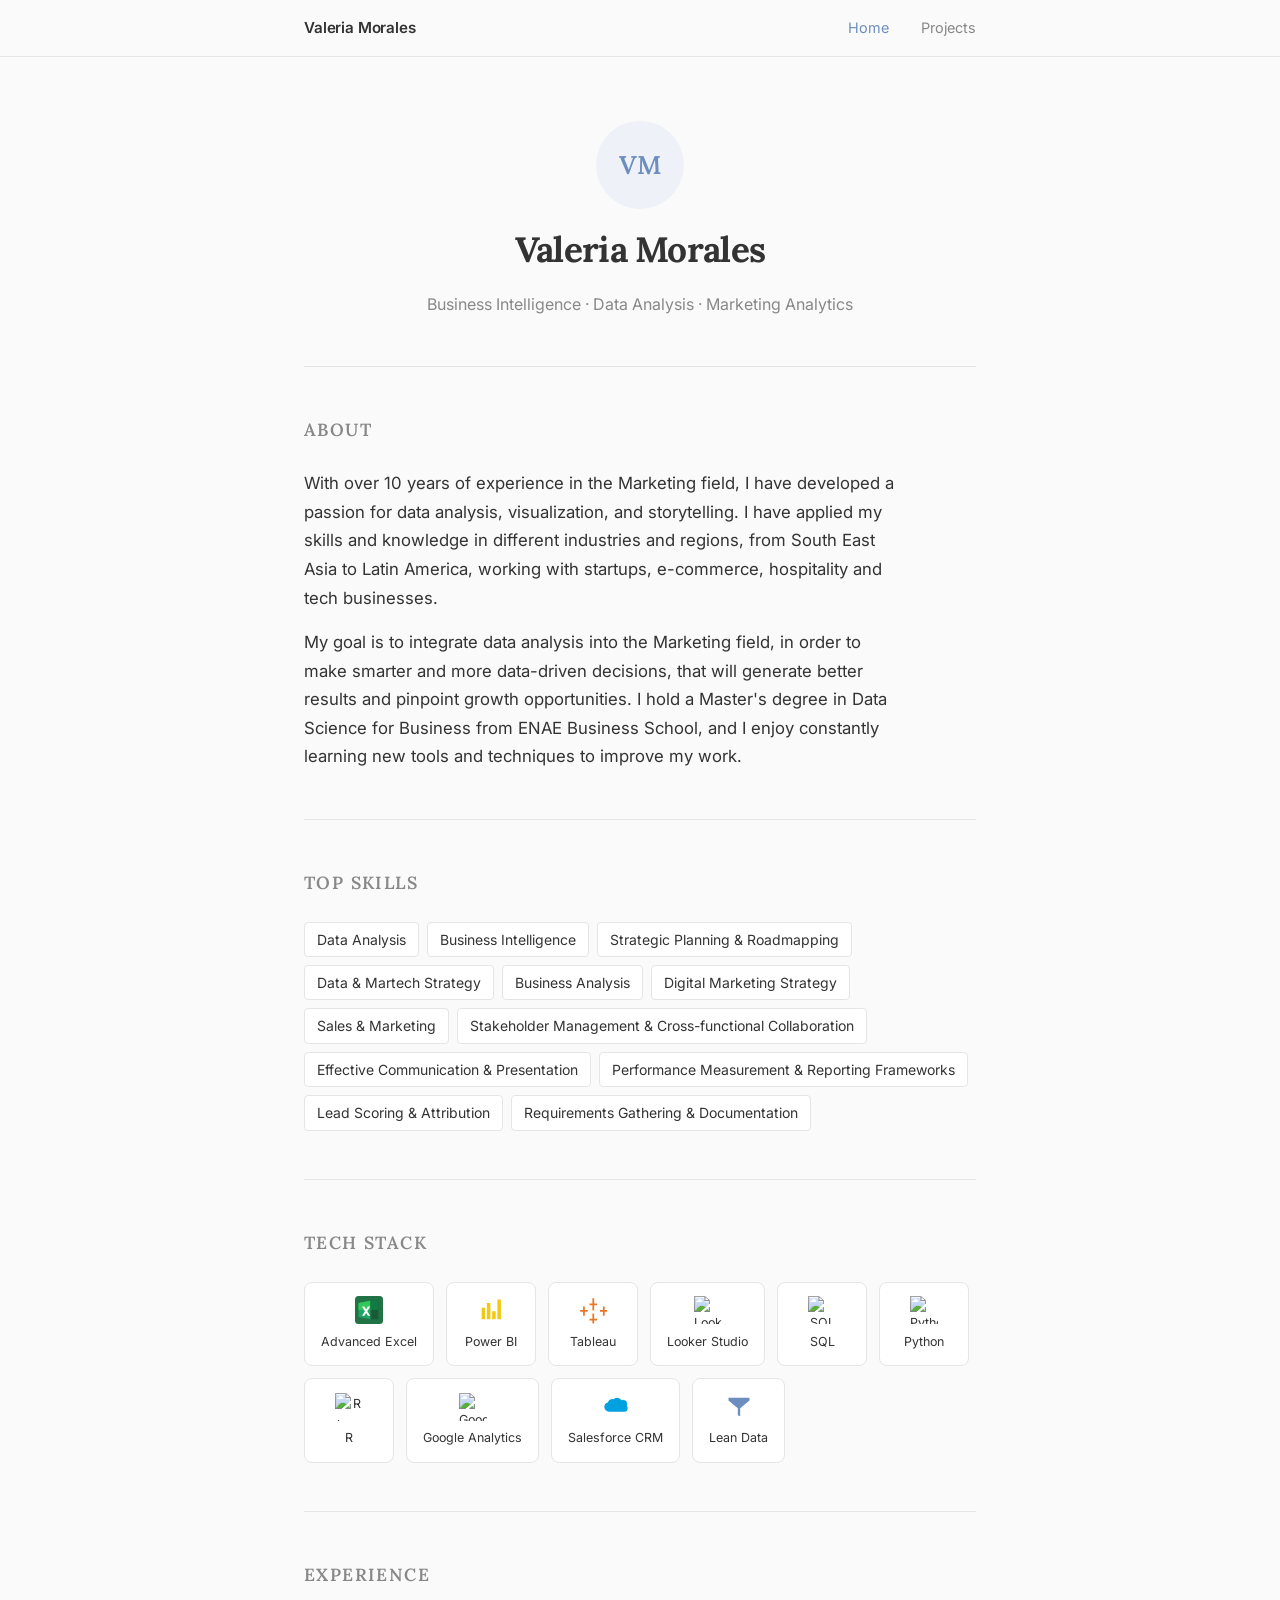
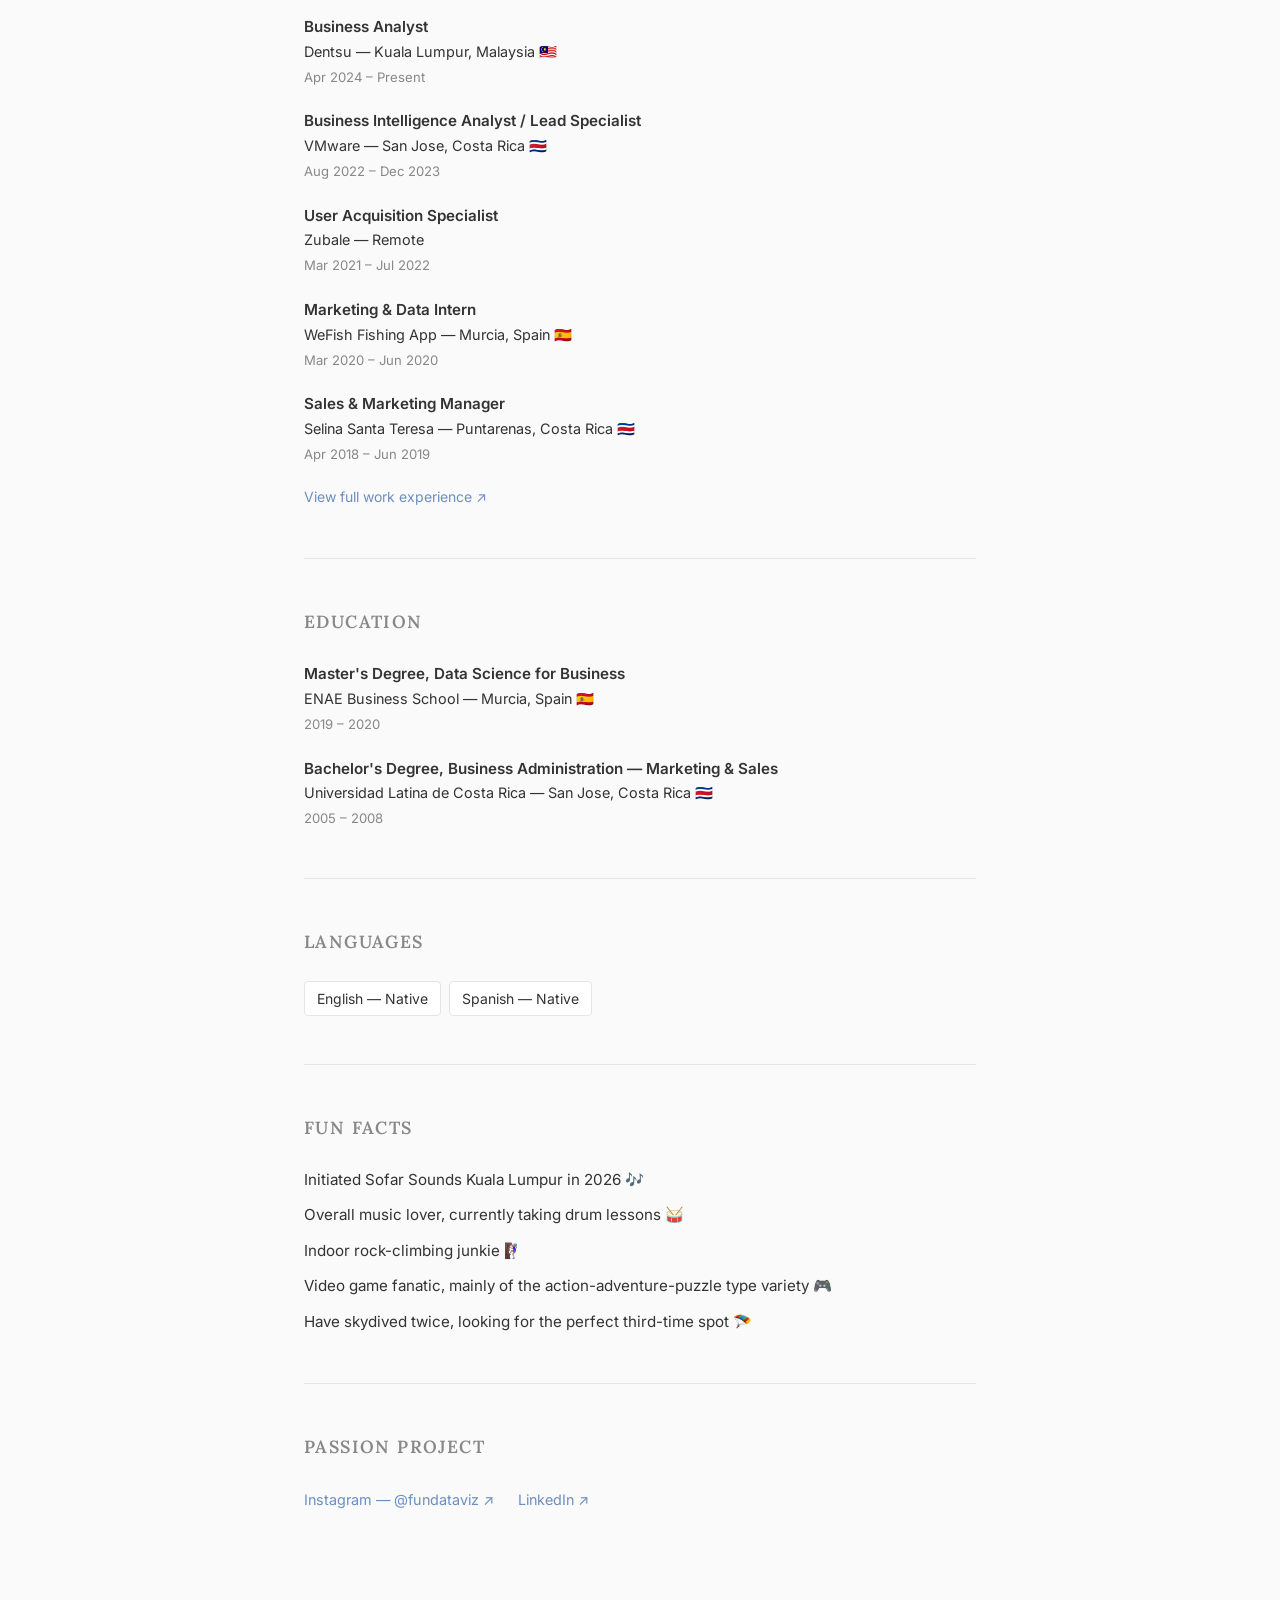
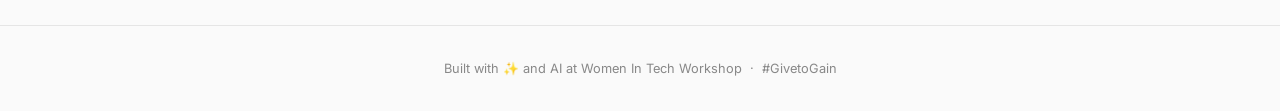
==== commit f018dc30: "Sync profile: about text, Lean Data, LinkedIn link, fun facts, Passion Project section" ====
--- a/index.html
+++ b/index.html
@@ -34,7 +34,8 @@
     <section class="about" aria-labelledby="about-heading">
       <h2 id="about-heading">About</h2>
       <p>With over 10 years of experience in the Marketing field, I have developed a passion for data analysis, visualization, and storytelling. I have applied my skills and knowledge in different industries and regions, from South East Asia to Latin America, working with startups, e-commerce, hospitality and tech businesses.</p>
-      <p>My goal is to integrate data analysis into the Marketing field, in order to make smarter and more data-driven decisions, that will generate better results and pinpoint growth opportunities. I hold a Master's degree in Data Science for Business from ENAE Business School, and I have completed multiple certifications and courses on data visualization, content strategy, and digital marketing. I am fluent in Spanish and English, and I enjoy learning new tools and techniques to improve my work.</p>
+
+      <p>My goal is to integrate data analysis into the Marketing field, in order to make smarter and more data-driven decisions, that will generate better results and pinpoint growth opportunities. I hold a Master's degree in Data Science for Business from ENAE Business School, and I enjoy constantly learning new tools and techniques to improve my work.</p>
     </section>
 
     <!-- Top Skills -->
@@ -113,6 +114,13 @@
           </svg>
           <span>Salesforce CRM</span>
         </li>
+        <li class="techstack-item">
+          <!-- Lean Data icon — data/funnel concept -->
+          <svg width="28" height="28" viewBox="0 0 24 24" xmlns="http://www.w3.org/2000/svg" aria-hidden="true">
+            <path d="M3 4h18v2.5L13 13v7l-2-1v-6L3 6.5V4z" fill="#6C8EBF"/>
+          </svg>
+          <span>Lean Data</span>
+        </li>
       </ul>
     </section>
 
@@ -146,6 +154,7 @@
           <div class="date">Apr 2018 – Jun 2019</div>
         </li>
       </ul>
+      <a href="https://www.linkedin.com/in/valeriamorales/" class="view-more-link" target="_blank" rel="noopener">View full work experience ↗</a>
     </section>
 
     <!-- Education -->
@@ -178,18 +187,19 @@
     <section aria-labelledby="fun-heading">
       <h2 id="fun-heading">Fun Facts</h2>
       <ul class="fun-list">
-        <li>🌍 Visited 15 countries and always checks out local tech meetups</li>
-        <li>🌋 Once debugged a production issue while hiking a volcano</li>
-        <li>🐍 First program was a text-based adventure game in Python</li>
-        <li>⌨️ Collects vintage mechanical keyboards</li>
-        <li>🧩 Can solve a Rubik's cube in under 2 minutes</li>
-      </ul>
-    </section>
-
-    <!-- Social -->
-    <section aria-labelledby="social-heading">
-      <h2 id="social-heading">Connect</h2>
+        <li>Initiated Sofar Sounds Kuala Lumpur in 2026 🎶</li>
+        <li>Overall music lover, currently taking drum lessons 🥁</li>
+        <li>Indoor rock-climbing junkie 🧗🏽‍♀️</li>
+        <li>Video game fanatic, mainly of the action-adventure-puzzle type variety 🎮</li>
+        <li>Have skydived twice, looking for the perfect third-time spot 🪂</li>
+      </ul>
+    </section>
+
+    <!-- Passion Project -->
+    <section aria-labelledby="passion-heading">
+      <h2 id="passion-heading">Passion Project</h2>
       <ul class="social-links">
+        <li><a href="https://www.instagram.com/fundataviz" target="_blank" rel="noopener">Instagram — @fundataviz ↗</a></li>
         <li><a href="https://www.linkedin.com/in/valeriamorales/" target="_blank" rel="noopener">LinkedIn ↗</a></li>
       </ul>
     </section>
--- a/style.css
+++ b/style.css
@@ -139,6 +139,10 @@
   max-width: 600px;
 }
 
+.about p + p {
+  margin-top: 1rem;
+}
+
 /* ===== Skills ===== */
 .skills-list {
   display: flex;
@@ -196,6 +200,18 @@
 .exp-item .org  { font-size: 0.9rem; color: var(--text); }
 .exp-item .date { font-size: 0.82rem; color: var(--muted); margin-top: 0.1rem; }
 
+.view-more-link {
+  display: inline-block;
+  margin-top: 1.25rem;
+  font-size: 0.875rem;
+  color: var(--accent);
+  text-decoration: none;
+  border-bottom: 1px solid transparent;
+  transition: border-color 0.2s;
+}
+
+.view-more-link:hover { border-bottom-color: var(--accent); }
+
 /* ===== Achievements ===== */
 .ach-list {
   list-style: none;
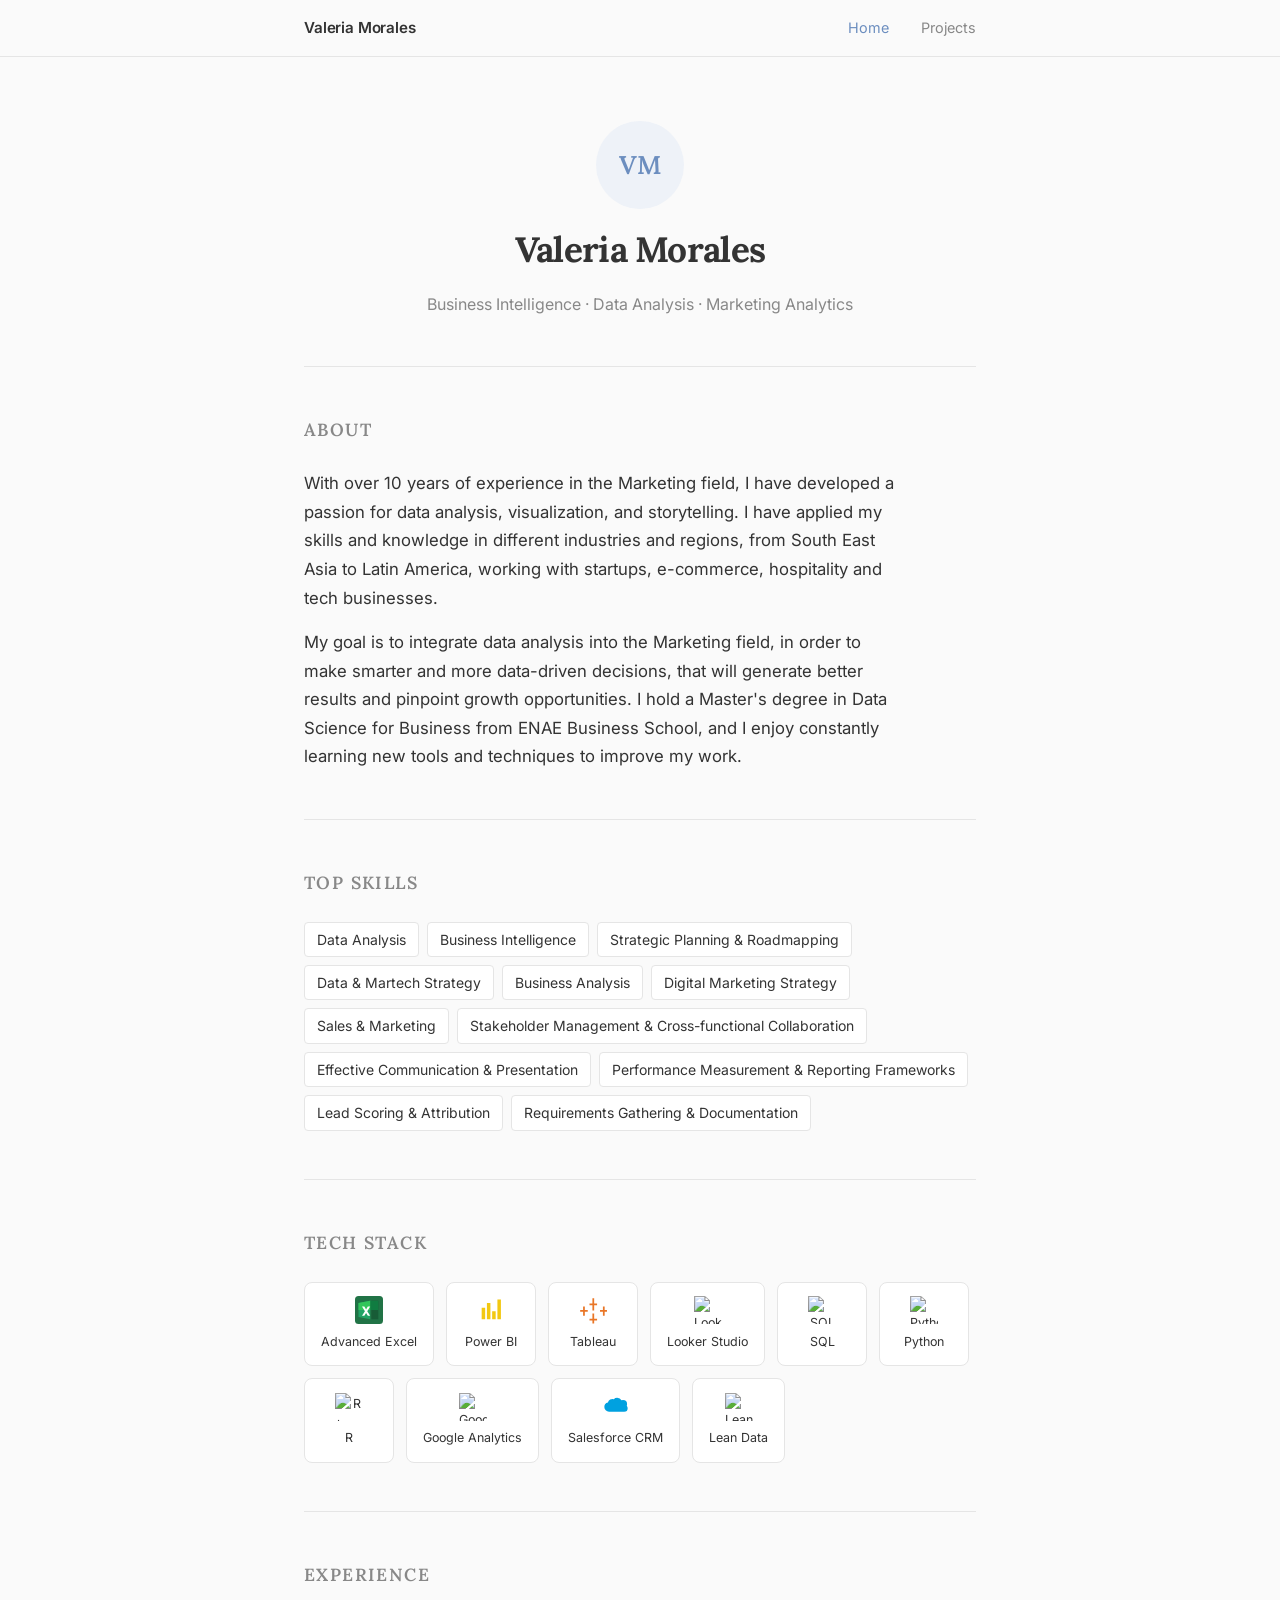
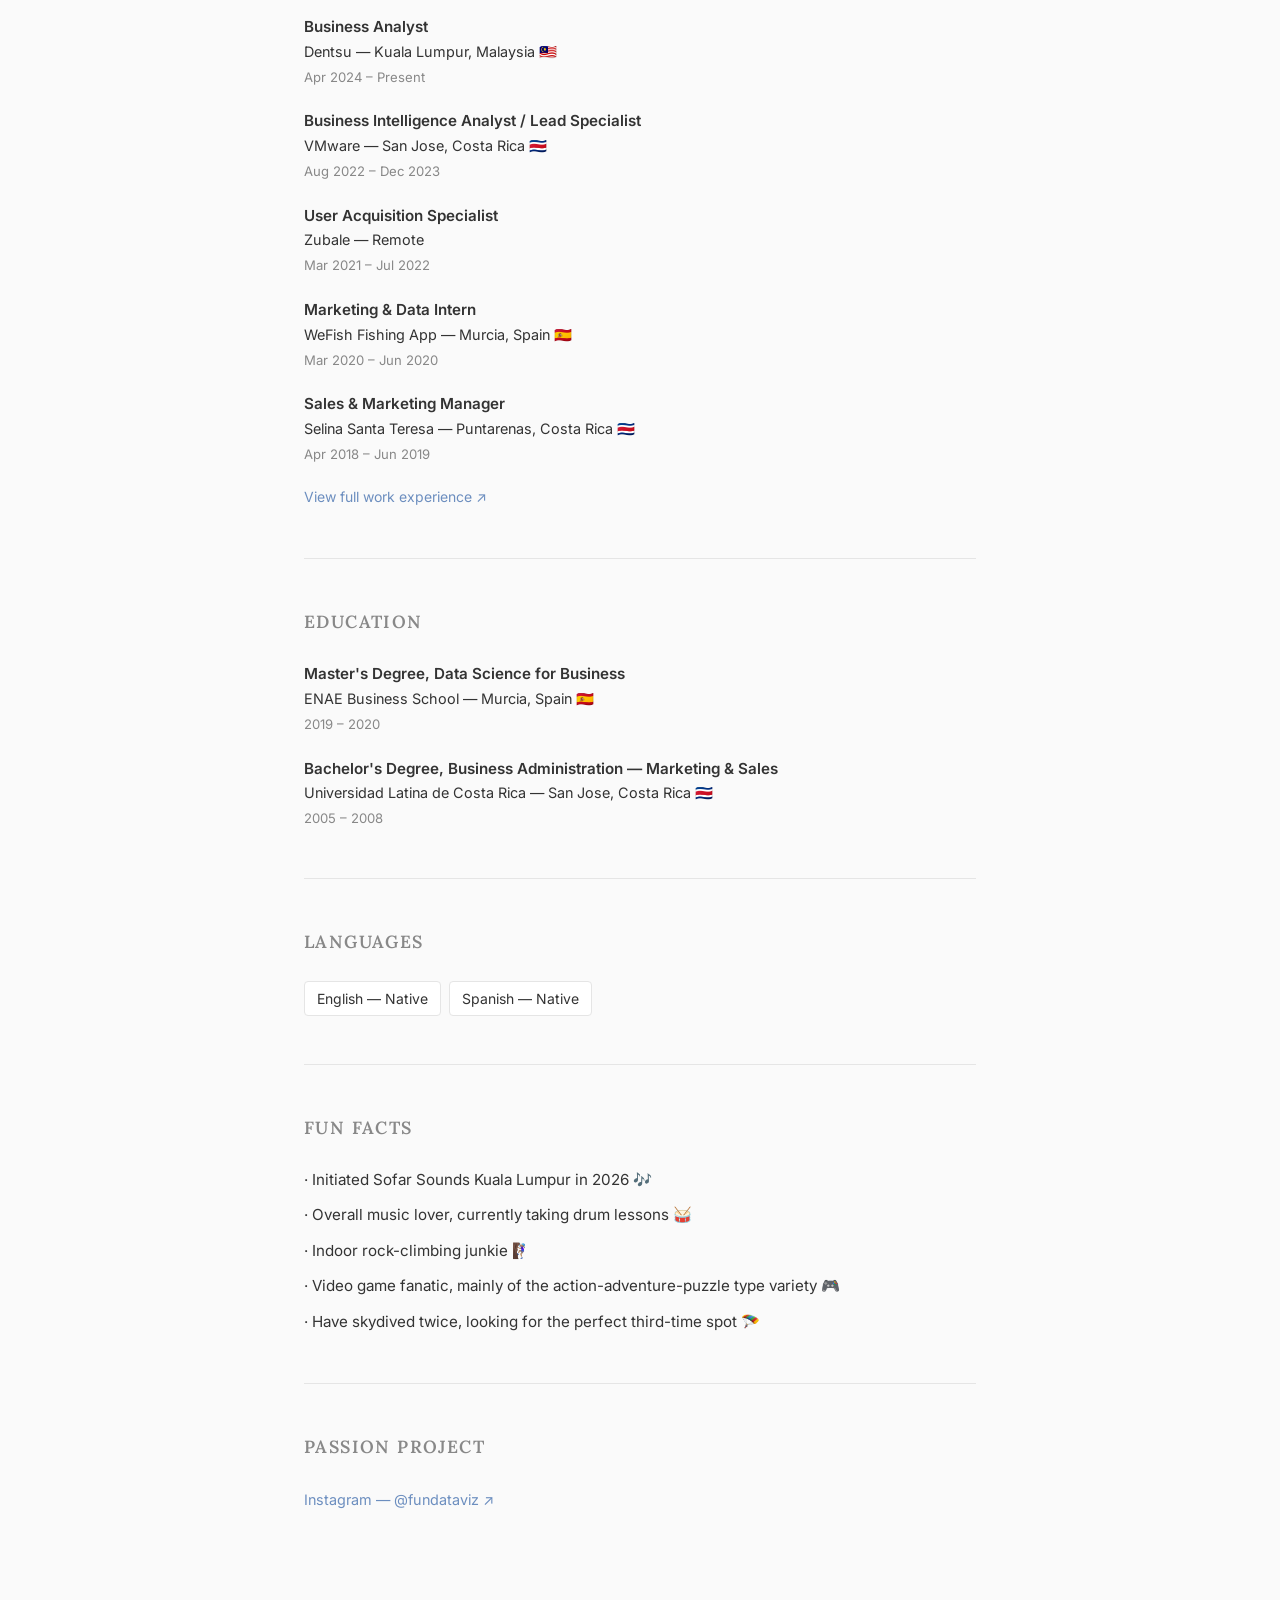
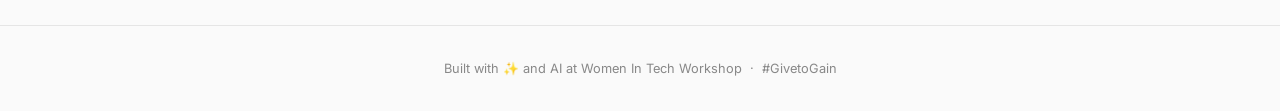
==== commit ff58d472: "Fix LeanData logo, add fun facts bullets, remove LinkedIn from Passion Project" ====
--- a/index.html
+++ b/index.html
@@ -115,10 +115,8 @@
           <span>Salesforce CRM</span>
         </li>
         <li class="techstack-item">
-          <!-- Lean Data icon — data/funnel concept -->
-          <svg width="28" height="28" viewBox="0 0 24 24" xmlns="http://www.w3.org/2000/svg" aria-hidden="true">
-            <path d="M3 4h18v2.5L13 13v7l-2-1v-6L3 6.5V4z" fill="#6C8EBF"/>
-          </svg>
+          <!-- Lean Data logo via favicon -->
+          <img src="https://www.leandata.com/favicon.ico" alt="LeanData logo" width="28" height="28" style="object-fit:contain;" />
           <span>Lean Data</span>
         </li>
       </ul>
@@ -187,11 +185,11 @@
     <section aria-labelledby="fun-heading">
       <h2 id="fun-heading">Fun Facts</h2>
       <ul class="fun-list">
-        <li>Initiated Sofar Sounds Kuala Lumpur in 2026 🎶</li>
-        <li>Overall music lover, currently taking drum lessons 🥁</li>
-        <li>Indoor rock-climbing junkie 🧗🏽‍♀️</li>
-        <li>Video game fanatic, mainly of the action-adventure-puzzle type variety 🎮</li>
-        <li>Have skydived twice, looking for the perfect third-time spot 🪂</li>
+        <li>· Initiated Sofar Sounds Kuala Lumpur in 2026 🎶</li>
+        <li>· Overall music lover, currently taking drum lessons 🥁</li>
+        <li>· Indoor rock-climbing junkie 🧗🏽‍♀️</li>
+        <li>· Video game fanatic, mainly of the action-adventure-puzzle type variety 🎮</li>
+        <li>· Have skydived twice, looking for the perfect third-time spot 🪂</li>
       </ul>
     </section>
 
@@ -200,7 +198,6 @@
       <h2 id="passion-heading">Passion Project</h2>
       <ul class="social-links">
         <li><a href="https://www.instagram.com/fundataviz" target="_blank" rel="noopener">Instagram — @fundataviz ↗</a></li>
-        <li><a href="https://www.linkedin.com/in/valeriamorales/" target="_blank" rel="noopener">LinkedIn ↗</a></li>
       </ul>
     </section>
 
--- a/style.css
+++ b/style.css
@@ -241,7 +241,10 @@
   gap: 0.6rem;
 }
 
-.fun-list li { font-size: 0.95rem; }
+.fun-list li {
+  font-size: 0.95rem;
+  color: var(--text);
+}
 
 /* ===== Social ===== */
 .social-links {
